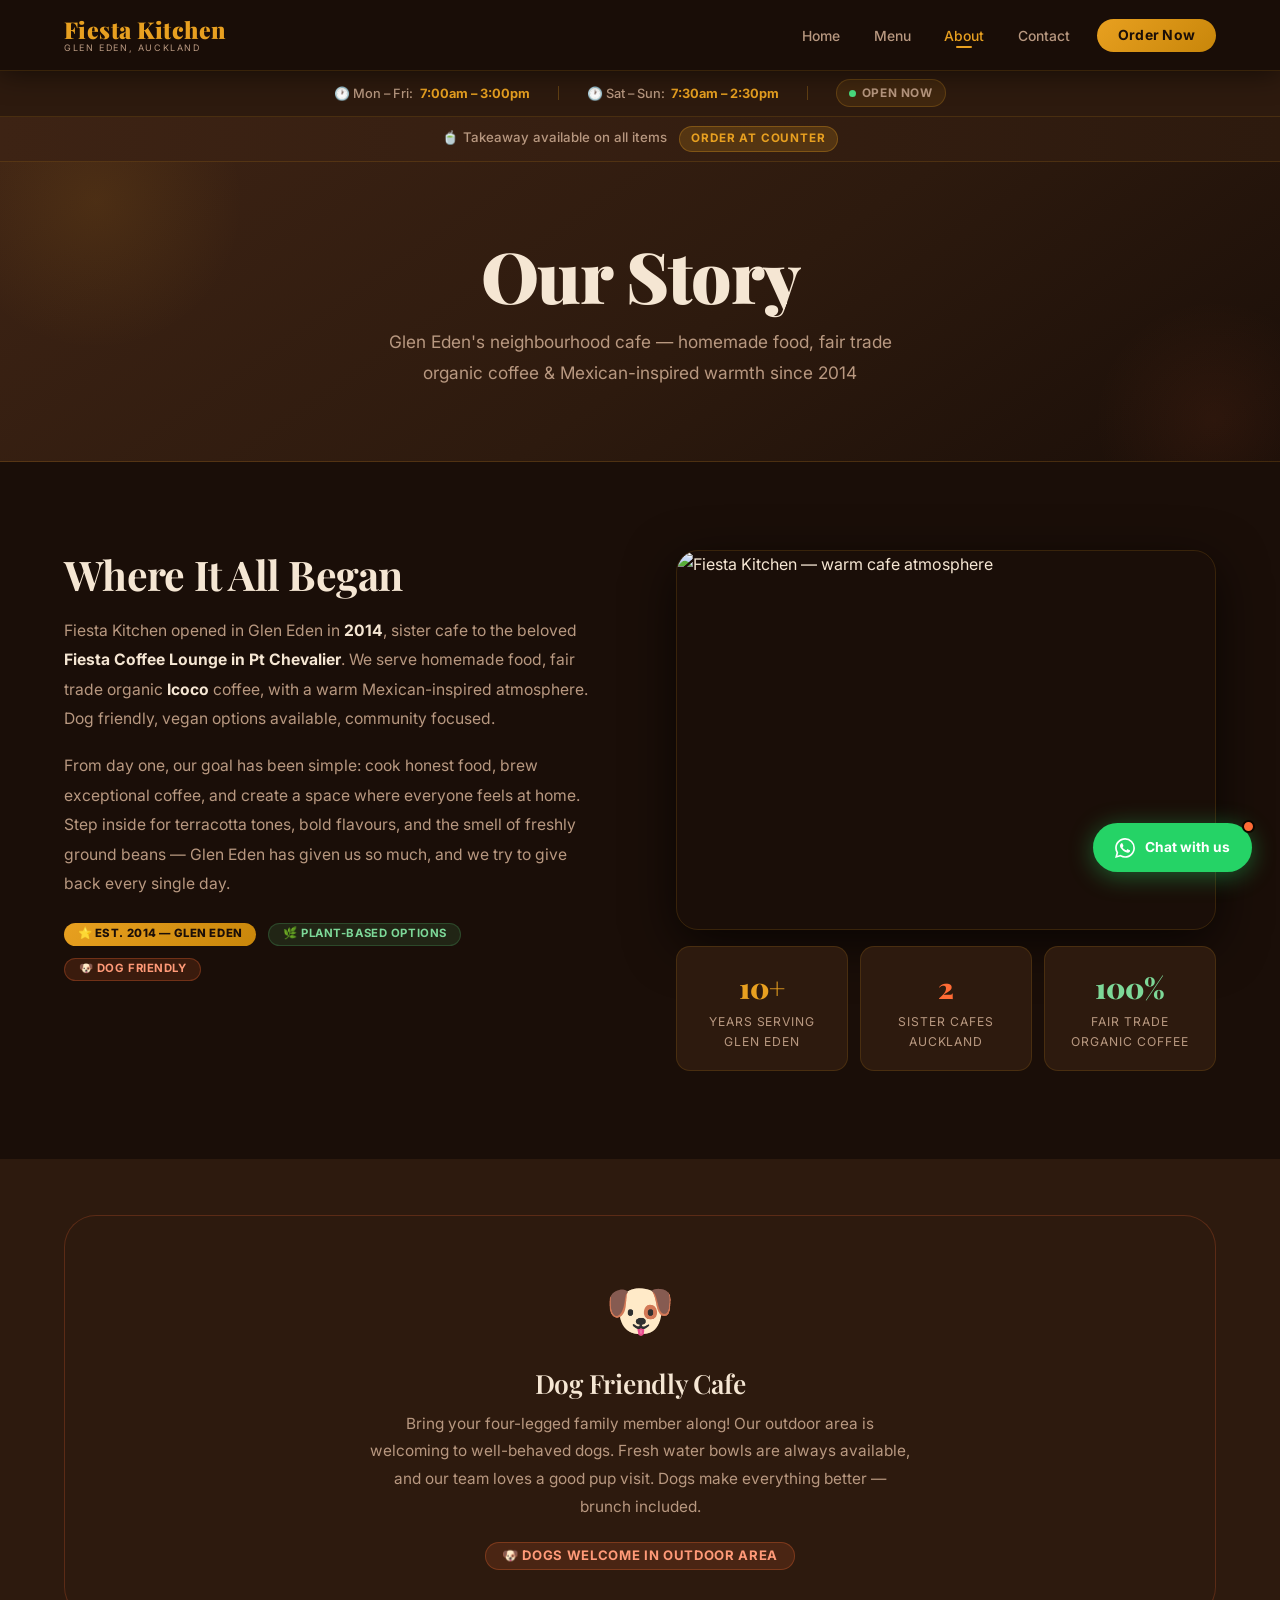
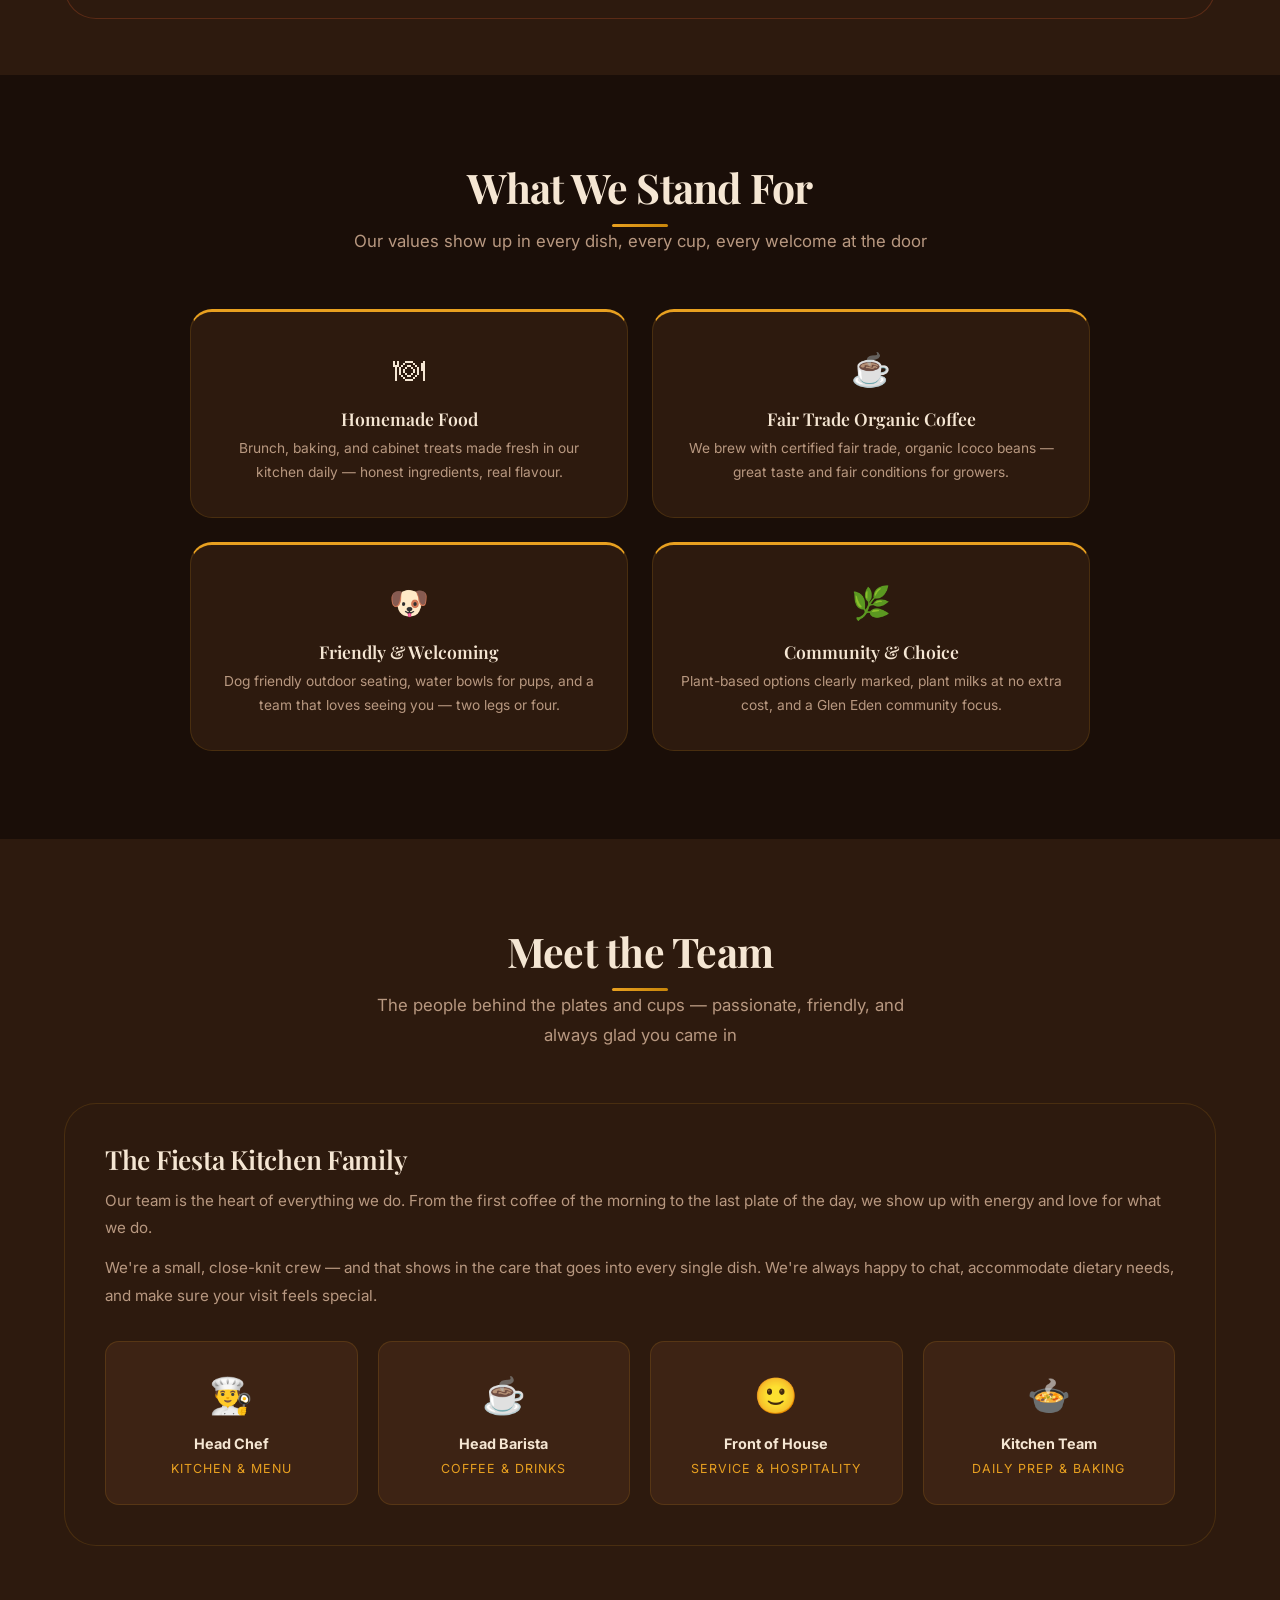
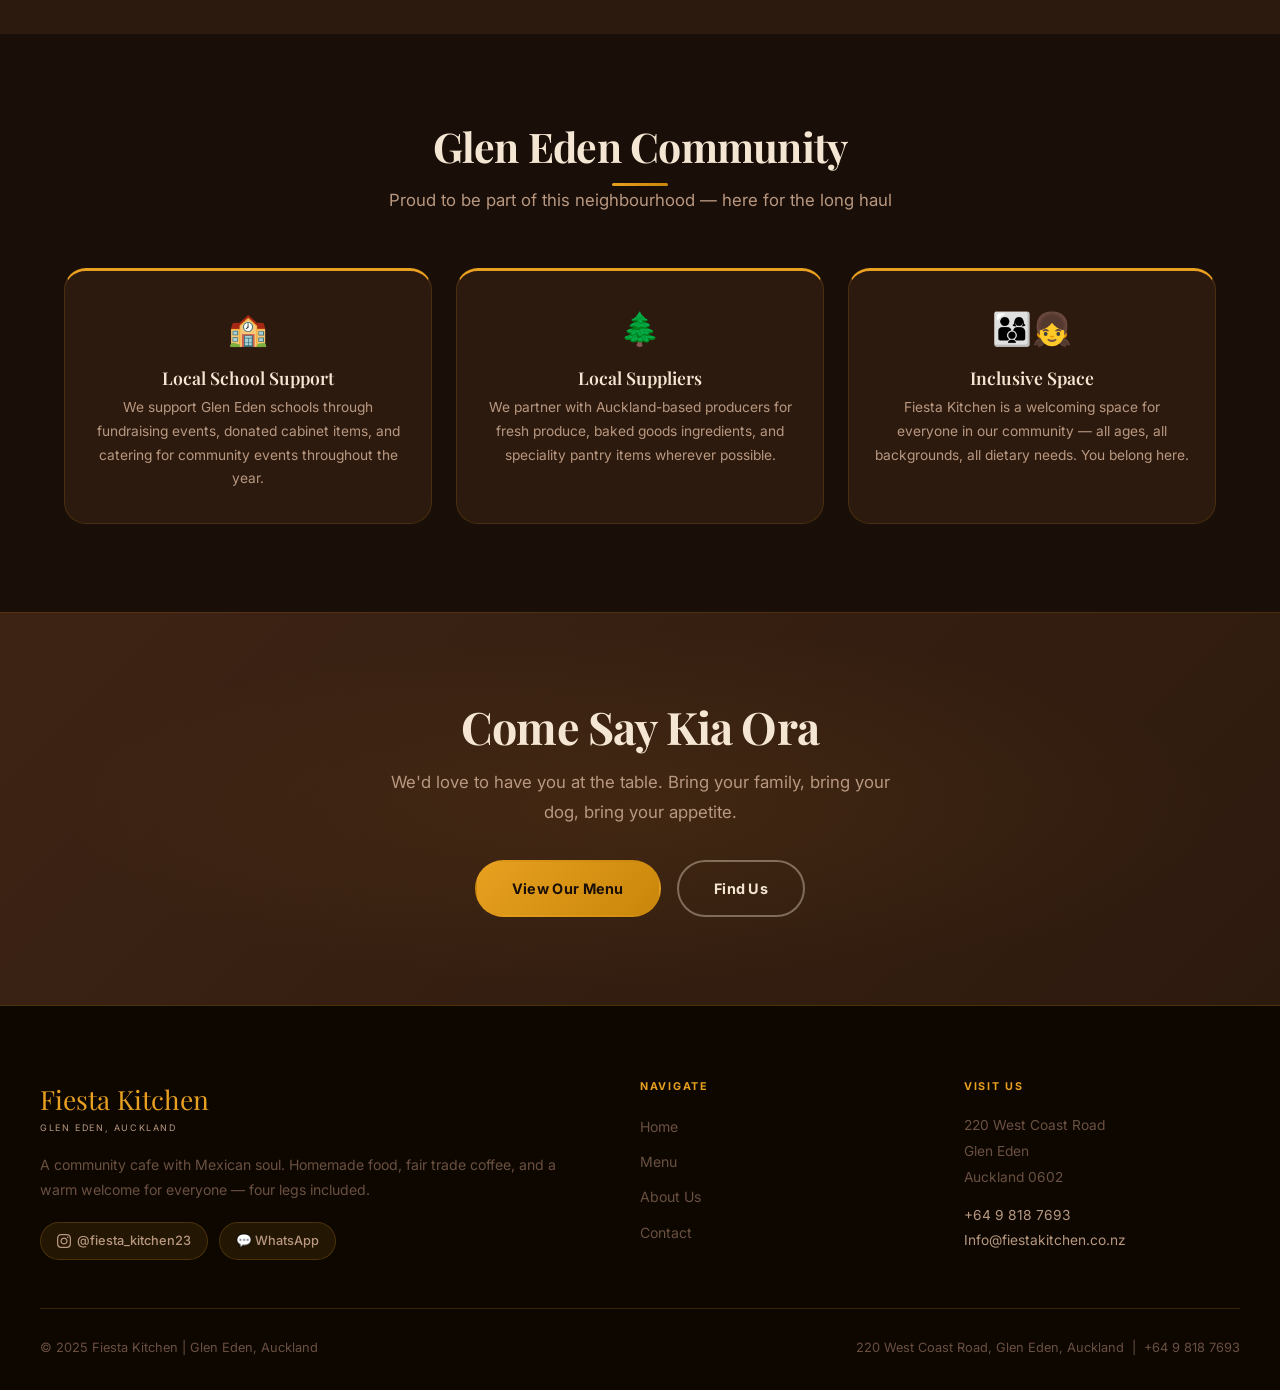
==== about.html @ 99bdc604 "Add files via upload" ====
<!DOCTYPE html>
<html lang="en">
<head>
  <meta charset="UTF-8" />
  <meta name="viewport" content="width=device-width, initial-scale=1.0" />
  <meta name="description" content="About Fiesta Kitchen — our story, our team, our values. A community cafe in Glen Eden, Auckland serving homemade food & fair trade coffee since 2014." />
  <title>About Us | Fiesta Kitchen — Glen Eden, Auckland</title>
  <link rel="stylesheet" href="styles.css" />
</head>
<body>

  <!-- NAVBAR -->
  <nav class="navbar">
    <div class="nav-container">
      <a href="index.html" class="nav-brand">
        <span class="nav-brand-name">Fiesta Kitchen</span>
        <span class="nav-brand-sub">Glen Eden, Auckland</span>
      </a>
      <ul class="nav-links" id="navLinks">
        <li><a href="index.html">Home</a></li>
        <li><a href="menu.html">Menu</a></li>
        <li><a href="about.html" class="active">About</a></li>
        <li><a href="contact.html">Contact</a></li>
        <li><a href="contact.html" class="nav-cta">Order Now</a></li>
      </ul>
      <button class="hamburger" id="hamburger" aria-label="Toggle menu">
        <span></span><span></span><span></span>
      </button>
    </div>
  </nav>

  <!-- HOURS BAR -->
  <div class="hours-bar">
    <div class="hours-bar-item">&#128336; Mon – Fri: <strong>7:00am – 3:00pm</strong></div>
    <div class="hours-bar-sep"></div>
    <div class="hours-bar-item">&#128336; Sat – Sun: <strong>7:30am – 2:30pm</strong></div>
    <div class="hours-bar-sep"></div>
    <div class="hours-status" id="openStatus">
      <span class="status-dot" id="statusDot"></span>
      <span id="statusText">Checking…</span>
    </div>
  </div>

  <!-- TAKEAWAY BAR -->
  <div class="takeaway-bar">&#127861; Takeaway available on all items <span>Order at counter</span></div>

  <!-- PAGE HERO -->
  <div class="page-hero">
    <h1>Our Story</h1>
    <p>Glen Eden's neighbourhood cafe — homemade food, fair trade organic coffee &amp; Mexican-inspired warmth since 2014</p>
  </div>

  <!-- STORY SECTION -->
  <section class="section" style="background:var(--bg);">
    <div class="container">
      <div class="story-grid">
        <div class="story-text fade-in">
          <h2>Where It All Began</h2>
          <p>
            Fiesta Kitchen opened in Glen Eden in <strong>2014</strong>, sister cafe to the beloved <strong>Fiesta Coffee Lounge in Pt Chevalier</strong>. We serve homemade food, fair trade organic <strong>Icoco</strong> coffee, with a warm Mexican-inspired atmosphere. Dog friendly, vegan options available, community focused.
          </p>
          <p>
            From day one, our goal has been simple: cook honest food, brew exceptional coffee, and create a space where everyone feels at home. Step inside for terracotta tones, bold flavours, and the smell of freshly ground beans — Glen Eden has given us so much, and we try to give back every single day.
          </p>
          <div style="margin-top:1.5rem;display:flex;gap:.75rem;flex-wrap:wrap;">
            <span class="badge badge-chef">&#11088; Est. 2014 — Glen Eden</span>
            <span class="badge badge-vegan">&#127807; Plant-Based Options</span>
            <span class="badge badge-dog">&#128054; Dog Friendly</span>
          </div>
        </div>
        <div class="story-visual fade-in">
          <div class="story-photo-frame">
            <img src="https://images.unsplash.com/photo-1554118811-1e0d58224f24?w=700&q=80"
                 alt="Fiesta Kitchen — warm cafe atmosphere"
                 loading="lazy"
                 style="width:100%;height:100%;object-fit:cover;">
          </div>
          <div style="margin-top:1rem;display:flex;gap:.75rem;">
            <div style="flex:1;background:var(--bg-card);border:1px solid var(--border);border-radius:var(--radius);padding:1.1rem;text-align:center;">
              <div style="font-family:'Playfair Display',serif;font-size:1.8rem;font-weight:900;color:var(--gold);">10+</div>
              <div style="font-size:.76rem;color:var(--tan);text-transform:uppercase;letter-spacing:.08em;">Years Serving<br>Glen Eden</div>
            </div>
            <div style="flex:1;background:var(--bg-card);border:1px solid var(--border);border-radius:var(--radius);padding:1.1rem;text-align:center;">
              <div style="font-family:'Playfair Display',serif;font-size:1.8rem;font-weight:900;color:var(--orange);">2</div>
              <div style="font-size:.76rem;color:var(--tan);text-transform:uppercase;letter-spacing:.08em;">Sister Cafes<br>Auckland</div>
            </div>
            <div style="flex:1;background:var(--bg-card);border:1px solid var(--border);border-radius:var(--radius);padding:1.1rem;text-align:center;">
              <div style="font-family:'Playfair Display',serif;font-size:1.8rem;font-weight:900;color:#7dd898;">100%</div>
              <div style="font-size:.76rem;color:var(--tan);text-transform:uppercase;letter-spacing:.08em;">Fair Trade<br>Organic Coffee</div>
            </div>
          </div>
        </div>
      </div>
    </div>
  </section>

  <!-- DOG FRIENDLY -->
  <section class="section-sm" style="background:var(--bg-card);">
    <div class="container">
      <div class="dog-spotlight fade-in">
        <div style="font-size:3.5rem;margin-bottom:.75rem;">&#128054;</div>
        <h3>Dog Friendly Cafe</h3>
        <p>
          Bring your four-legged family member along! Our outdoor area is welcoming to well-behaved dogs.
          Fresh water bowls are always available, and our team loves a good pup visit.
          Dogs make everything better — brunch included.
        </p>
        <div style="margin-top:1.25rem;">
          <span class="badge badge-dog" style="font-size:.82rem;padding:.4rem 1rem;">&#128054; Dogs Welcome in Outdoor Area</span>
        </div>
      </div>
    </div>
  </section>

  <!-- VALUES — 4 CARDS -->
  <section class="section" style="background:var(--bg);">
    <div class="container">
      <div class="section-header fade-in">
        <h2>What We Stand For</h2>
        <div class="section-divider"></div>
        <p>Our values show up in every dish, every cup, every welcome at the door</p>
      </div>
      <div class="values-grid values-grid--four">
        <div class="value-card fade-in">
          <div class="value-icon">&#127869;</div>
          <h4>Homemade Food</h4>
          <p>Brunch, baking, and cabinet treats made fresh in our kitchen daily — honest ingredients, real flavour.</p>
        </div>
        <div class="value-card fade-in">
          <div class="value-icon">&#9749;</div>
          <h4>Fair Trade Organic Coffee</h4>
          <p>We brew with certified fair trade, organic Icoco beans — great taste and fair conditions for growers.</p>
        </div>
        <div class="value-card fade-in">
          <div class="value-icon">&#128054;</div>
          <h4>Friendly &amp; Welcoming</h4>
          <p>Dog friendly outdoor seating, water bowls for pups, and a team that loves seeing you — two legs or four.</p>
        </div>
        <div class="value-card fade-in">
          <div class="value-icon">&#127807;</div>
          <h4>Community &amp; Choice</h4>
          <p>Plant-based options clearly marked, plant milks at no extra cost, and a Glen Eden community focus.</p>
        </div>
      </div>
    </div>
  </section>

  <!-- TEAM -->
  <section class="section" style="background:var(--bg-card);">
    <div class="container">
      <div class="section-header fade-in">
        <h2>Meet the Team</h2>
        <div class="section-divider"></div>
        <p>The people behind the plates and cups — passionate, friendly, and always glad you came in</p>
      </div>
      <div class="community-box fade-in">
        <h3>The Fiesta Kitchen Family</h3>
        <p>Our team is the heart of everything we do. From the first coffee of the morning to the last plate of the day, we show up with energy and love for what we do.</p>
        <p>We're a small, close-knit crew — and that shows in the care that goes into every single dish. We're always happy to chat, accommodate dietary needs, and make sure your visit feels special.</p>
        <div class="team-grid">
          <div class="team-card">
            <div class="team-avatar">&#128104;&#8205;&#127859;</div>
            <div class="team-name">Head Chef</div>
            <div class="team-role">Kitchen &amp; Menu</div>
          </div>
          <div class="team-card">
            <div class="team-avatar">&#9749;</div>
            <div class="team-name">Head Barista</div>
            <div class="team-role">Coffee &amp; Drinks</div>
          </div>
          <div class="team-card">
            <div class="team-avatar">&#128578;</div>
            <div class="team-name">Front of House</div>
            <div class="team-role">Service &amp; Hospitality</div>
          </div>
          <div class="team-card">
            <div class="team-avatar">&#127858;</div>
            <div class="team-name">Kitchen Team</div>
            <div class="team-role">Daily Prep &amp; Baking</div>
          </div>
        </div>
      </div>
    </div>
  </section>

  <!-- COMMUNITY -->
  <section class="section" style="background:var(--bg);">
    <div class="container">
      <div class="section-header fade-in">
        <h2>Glen Eden Community</h2>
        <div class="section-divider"></div>
        <p>Proud to be part of this neighbourhood — here for the long haul</p>
      </div>
      <div style="display:grid;grid-template-columns:repeat(auto-fit,minmax(280px,1fr));gap:1.5rem;">
        <div class="value-card fade-in">
          <div class="value-icon">&#127979;</div>
          <h4>Local School Support</h4>
          <p>We support Glen Eden schools through fundraising events, donated cabinet items, and catering for community events throughout the year.</p>
        </div>
        <div class="value-card fade-in">
          <div class="value-icon">&#127794;</div>
          <h4>Local Suppliers</h4>
          <p>We partner with Auckland-based producers for fresh produce, baked goods ingredients, and speciality pantry items wherever possible.</p>
        </div>
        <div class="value-card fade-in">
          <div class="value-icon">&#128104;&#8205;&#128105;&#8205;&#128102;&#8205;&#128103;</div>
          <h4>Inclusive Space</h4>
          <p>Fiesta Kitchen is a welcoming space for everyone in our community — all ages, all backgrounds, all dietary needs. You belong here.</p>
        </div>
      </div>
    </div>
  </section>

  <!-- CTA -->
  <section class="cta-section">
    <div class="container">
      <h2 class="fade-in">Come Say Kia Ora</h2>
      <p class="fade-in">We'd love to have you at the table. Bring your family, bring your dog, bring your appetite.</p>
      <div class="cta-buttons fade-in">
        <a href="menu.html" class="btn btn-mustard">View Our Menu</a>
        <a href="contact.html" class="btn btn-outline-white">Find Us</a>
      </div>
    </div>
  </section>

  <!-- FOOTER -->
  <footer class="footer">
    <div class="footer-grid">
      <div class="footer-brand">
        <div class="footer-brand-name">Fiesta Kitchen</div>
        <div class="footer-brand-sub">Glen Eden, Auckland</div>
        <p class="footer-desc">A community cafe with Mexican soul. Homemade food, fair trade coffee, and a warm welcome for everyone — four legs included.</p>
        <div class="footer-social">
          <a href="https://www.instagram.com/fiesta_kitchen23" target="_blank" rel="noopener" class="social-btn ig-btn">
            <svg viewBox="0 0 24 24" fill="currentColor" width="14" height="14"><path d="M12 2.163c3.204 0 3.584.012 4.85.07 3.252.148 4.771 1.691 4.919 4.919.058 1.265.069 1.645.069 4.849 0 3.205-.012 3.584-.069 4.849-.149 3.225-1.664 4.771-4.919 4.919-1.266.058-1.644.07-4.85.07-3.204 0-3.584-.012-4.849-.07-3.26-.149-4.771-1.699-4.919-4.92-.058-1.265-.07-1.644-.07-4.849 0-3.204.013-3.583.07-4.849.149-3.227 1.664-4.771 4.919-4.919 1.266-.057 1.645-.069 4.849-.069zm0-2.163c-3.259 0-3.667.014-4.947.072-4.358.2-6.78 2.618-6.98 6.98-.059 1.281-.073 1.689-.073 4.948 0 3.259.014 3.668.072 4.948.2 4.358 2.618 6.78 6.98 6.98 1.281.058 1.689.072 4.948.072 3.259 0 3.668-.014 4.948-.072 4.354-.2 6.782-2.618 6.979-6.98.059-1.28.073-1.689.073-4.948 0-3.259-.014-3.667-.072-4.947-.196-4.354-2.617-6.78-6.979-6.98-1.281-.059-1.69-.073-4.949-.073zm0 5.838c-3.403 0-6.162 2.759-6.162 6.162s2.759 6.163 6.162 6.163 6.162-2.759 6.162-6.163c0-3.403-2.759-6.162-6.162-6.162zm0 10.162c-2.209 0-4-1.79-4-4 0-2.209 1.791-4 4-4s4 1.791 4 4c0 2.21-1.791 4-4 4zm6.406-11.845c-.796 0-1.441.645-1.441 1.44s.645 1.44 1.441 1.44c.795 0 1.439-.645 1.439-1.44s-.644-1.44-1.439-1.44z"/></svg>
            @fiesta_kitchen23
          </a>
          <a href="https://wa.me/6498187693" target="_blank" rel="noopener" class="social-btn">&#128172; WhatsApp</a>
        </div>
      </div>
      <div class="footer-col">
        <h5>Navigate</h5>
        <ul class="footer-links">
          <li><a href="index.html">Home</a></li>
          <li><a href="menu.html">Menu</a></li>
          <li><a href="about.html">About Us</a></li>
          <li><a href="contact.html">Contact</a></li>
        </ul>
      </div>
      <div class="footer-col">
        <h5>Visit Us</h5>
        <div class="footer-addr">
          <p>220 West Coast Road<br>Glen Eden<br>Auckland 0602</p>
          <p style="margin-top:.75rem"><a href="tel:+6498187693">+64 9 818 7693</a></p>
          <p><a href="mailto:Info@fiestakitchen.co.nz">Info@fiestakitchen.co.nz</a></p>
        </div>
      </div>
    </div>
    <div class="footer-bottom">
      <span>&copy; 2025 Fiesta Kitchen | Glen Eden, Auckland</span>
      <span>220 West Coast Road, Glen Eden, Auckland &nbsp;|&nbsp; <a href="tel:+6498187693">+64 9 818 7693</a></span>
    </div>
  </footer>

  <!-- WHATSAPP FLOAT -->
  <div class="wa-float">
    <a href="https://wa.me/6498187693" target="_blank" rel="noopener" class="wa-btn" aria-label="Chat on WhatsApp">
      <svg viewBox="0 0 24 24" fill="currentColor"><path d="M17.472 14.382c-.297-.149-1.758-.867-2.03-.967-.273-.099-.471-.148-.67.15-.197.297-.767.966-.94 1.164-.173.199-.347.223-.644.075-.297-.15-1.255-.463-2.39-1.475-.883-.788-1.48-1.761-1.653-2.059-.173-.297-.018-.458.13-.606.134-.133.298-.347.446-.52.149-.174.198-.298.298-.497.099-.198.05-.371-.025-.52-.075-.149-.669-1.612-.916-2.207-.242-.579-.487-.5-.669-.51-.173-.008-.371-.01-.57-.01-.198 0-.52.074-.792.372-.272.297-1.04 1.016-1.04 2.479 0 1.462 1.065 2.875 1.213 3.074.149.198 2.096 3.2 5.077 4.487.709.306 1.262.489 1.694.625.712.227 1.36.195 1.871.118.571-.085 1.758-.719 2.006-1.413.248-.694.248-1.289.173-1.413-.074-.124-.272-.198-.57-.347m-5.421 7.403h-.004a9.87 9.87 0 01-5.031-1.378l-.361-.214-3.741.982.998-3.648-.235-.374a9.86 9.86 0 01-1.51-5.26c.001-5.45 4.436-9.884 9.888-9.884 2.64 0 5.122 1.03 6.988 2.898a9.825 9.825 0 012.893 6.994c-.003 5.45-4.437 9.884-9.885 9.884m8.413-18.297A11.815 11.815 0 0012.05 0C5.495 0 .16 5.335.157 11.892c0 2.096.547 4.142 1.588 5.945L.057 24l6.305-1.654a11.882 11.882 0 005.683 1.448h.005c6.554 0 11.89-5.335 11.893-11.893a11.821 11.821 0 00-3.48-8.413Z"/></svg>
      <span class="wa-text">Chat with us</span>
      <div class="wa-pulse"></div>
    </a>
  </div>

  <script>
    const hamburger = document.getElementById('hamburger');
    const navLinks  = document.getElementById('navLinks');
    hamburger.addEventListener('click', () => { hamburger.classList.toggle('open'); navLinks.classList.toggle('open'); });
    document.addEventListener('click', (e) => { if (!hamburger.contains(e.target) && !navLinks.contains(e.target)) { hamburger.classList.remove('open'); navLinks.classList.remove('open'); } });
    function checkOpen() {
      const nz = new Date(new Date().toLocaleString('en-US', { timeZone: 'Pacific/Auckland' }));
      const day = nz.getDay(), mins = nz.getHours() * 60 + nz.getMinutes();
      const open = (day >= 1 && day <= 5) ? (mins >= 420 && mins < 900) : (mins >= 450 && mins < 870);
      document.getElementById('statusDot').className = open ? 'status-dot' : 'status-dot closed';
      document.getElementById('statusText').textContent = open ? 'Open Now' : 'Closed';
    }
    checkOpen();
    const io = new IntersectionObserver((entries) => {
      entries.forEach(e => { if (e.isIntersecting) { e.target.classList.add('visible'); io.unobserve(e.target); } });
    }, { threshold: 0.1 });
    document.querySelectorAll('.fade-in').forEach(el => io.observe(el));
  </script>
</body>
</html>
---- styles.css ----
@import url('https://fonts.googleapis.com/css2?family=Playfair+Display:ital,wght@0,400;0,700;0,900;1,400&family=Inter:wght@300;400;500;600;700&display=swap');

/* ============================================================
   CSS VARIABLES — DARK PREMIUM CAFE THEME
   ============================================================ */
:root {
  /* Backgrounds */
  --bg:          #1a0e08;
  --bg-card:     #2d1a0e;
  --bg-card2:    #3d2314;
  --bg-card3:    #4a2c1a;
  --bg-footer:   #0d0700;

  /* Accents */
  --gold:        #e8a020;
  --gold-dark:   #c8860a;
  --gold-dim:    rgba(232,160,32,.18);
  --gold-glow:   rgba(232,160,32,.35);
  --orange:      #ff6b35;

  /* Text */
  --cream:       #f5e6d3;
  --cream-dim:   #d4c4b0;
  --tan:         #b89880;
  --tan-dim:     #6a5040;

  /* Borders */
  --border:      rgba(232,160,32,.15);
  --border-md:   rgba(232,160,32,.28);
  --border-hi:   rgba(232,160,32,.55);

  --text-light:  #9a8575;

  /* Misc */
  --radius:      14px;
  --radius-lg:   22px;
  --radius-xl:   32px;
  --shadow:      0 4px 30px rgba(0,0,0,.55);
  --shadow-lg:   0 14px 50px rgba(0,0,0,.65);
  --shadow-gold: 0 0 0 2px var(--gold-dim), 0 16px 50px rgba(232,160,32,.22);
  --transition:  all .3s cubic-bezier(.4,0,.2,1);
}

/* ============================================================
   RESET
   ============================================================ */
*, *::before, *::after { box-sizing: border-box; margin: 0; padding: 0; }
html { scroll-behavior: smooth; }

/* ============================================================
   BASE
   ============================================================ */
body {
  font-family: 'Inter', sans-serif;
  background: var(--bg);
  color: var(--cream);
  line-height: 1.65;
  overflow-x: hidden;
  -webkit-font-smoothing: antialiased;
}
img { max-width: 100%; height: auto; display: block; }
a   { text-decoration: none; color: inherit; transition: var(--transition); }
ul  { list-style: none; }

/* ============================================================
   TYPOGRAPHY
   ============================================================ */
h1, h2, h3, h4 {
  font-family: 'Playfair Display', serif;
  line-height: 1.18;
  color: var(--cream);
}
h1 { font-size: clamp(2.6rem, 5.5vw, 4.8rem); font-weight: 900; letter-spacing: -.02em; }
h2 { font-size: clamp(1.8rem, 3.2vw, 2.8rem); font-weight: 700; letter-spacing: -.018em; }
h3 { font-size: clamp(1.2rem, 2.2vw, 1.65rem); font-weight: 600; letter-spacing: -.01em; }
h4 { font-size: 1.1rem; font-weight: 600; }
p  { font-size: 1rem; line-height: 1.78; }
strong { color: var(--cream); }

/* ============================================================
   LAYOUT
   ============================================================ */
.container  { max-width: 1200px; margin: 0 auto; padding: 0 1.5rem; }
.section    { padding: 5.5rem 0; }
.section-sm { padding: 3.5rem 0; }

.section-header           { text-align: center; margin-bottom: 3.25rem; }
.section-header h2        { margin-bottom: .65rem; }
.section-header p         { color: var(--tan); font-size: 1.05rem; max-width: 580px; margin: 0 auto; }
.section-divider          { width: 56px; height: 3px; background: linear-gradient(90deg, var(--gold), var(--gold-dark)); margin: .8rem auto 0; border-radius: 2px; }

/* ============================================================
   BUTTONS
   ============================================================ */
.btn {
  display: inline-flex;
  align-items: center;
  gap: .5rem;
  padding: .9rem 2.2rem;
  border-radius: 50px;
  font-family: 'Inter', sans-serif;
  font-weight: 700;
  font-size: .9rem;
  letter-spacing: .02em;
  cursor: pointer;
  border: 2px solid transparent;
  transition: var(--transition);
  white-space: nowrap;
}
/* Gold gradient — primary */
.btn-primary, .btn-mustard {
  background: linear-gradient(135deg, var(--gold) 0%, var(--gold-dark) 100%);
  color: #1a0e08;
  border-color: transparent;
}
.btn-primary:hover, .btn-mustard:hover {
  filter: brightness(1.12);
  transform: scale(1.05) translateY(-2px);
  box-shadow: 0 8px 30px rgba(232,160,32,.45);
}
/* Ghost */
.btn-secondary {
  background: transparent;
  color: var(--cream);
  border-color: rgba(245,230,211,.4);
}
.btn-secondary:hover {
  background: rgba(245,230,211,.08);
  border-color: var(--cream);
  transform: translateY(-2px);
}
/* Green */
.btn-green {
  background: linear-gradient(135deg, #3a7a50, #2a5c3f);
  color: #fff;
  border-color: transparent;
}
.btn-green:hover {
  filter: brightness(1.12);
  transform: translateY(-2px);
  box-shadow: 0 8px 28px rgba(42,92,63,.45);
}
/* Outline white */
.btn-outline-white {
  background: transparent;
  color: var(--cream);
  border-color: rgba(245,230,211,.38);
}
.btn-outline-white:hover {
  background: rgba(245,230,211,.08);
  transform: translateY(-2px);
}

/* ============================================================
   BADGES
   ============================================================ */
.badge {
  display: inline-flex;
  align-items: center;
  gap: .32rem;
  padding: .3rem .85rem;
  border-radius: 50px;
  font-size: .71rem;
  font-weight: 700;
  letter-spacing: .05em;
  text-transform: uppercase;
  line-height: 1;
}
.badge-vegan     { background: rgba(74,164,96,.16); color: #7dd898; border: 1px solid rgba(74,164,96,.28); }
.badge-vego      { background: rgba(74,164,96,.1);  color: #9dd8b8; border: 1px solid rgba(74,164,96,.2); }
.badge-signature { background: rgba(232,160,32,.18); color: var(--gold); border: 1px solid rgba(232,160,32,.35); }
.badge-chef      { background: linear-gradient(135deg, var(--gold) 0%, var(--gold-dark) 100%); color: #1a0e08; font-weight: 800; }
.badge-dog       { background: rgba(255,107,53,.14); color: #ff9a78; border: 1px solid rgba(255,107,53,.28); }
.badge-new       { background: var(--orange); color: #fff; }
.badge-gf        { background: rgba(160,100,220,.14); color: #c4a8e8; border: 1px solid rgba(160,100,220,.25); }

/* ============================================================
   NAVBAR
   ============================================================ */
.navbar {
  position: sticky;
  top: 0;
  z-index: 1000;
  background: rgba(26,14,8,.94);
  backdrop-filter: blur(22px);
  -webkit-backdrop-filter: blur(22px);
  border-bottom: 1px solid var(--border);
  box-shadow: 0 2px 28px rgba(0,0,0,.55);
  transition: background .3s;
}
.nav-container {
  max-width: 1200px;
  margin: 0 auto;
  padding: 0 1.5rem;
  display: flex;
  align-items: center;
  justify-content: space-between;
  height: 70px;
}
.nav-brand        { display: flex; flex-direction: column; line-height: 1.1; flex-shrink: 0; }
.nav-brand-name   { font-family: 'Playfair Display', serif; font-size: 1.45rem; font-weight: 900; color: var(--gold); letter-spacing: .02em; }
.nav-brand-sub    { font-size: .56rem; color: var(--tan); letter-spacing: .18em; text-transform: uppercase; }

.nav-links        { display: flex; align-items: center; gap: .1rem; }
.nav-links a {
  color: var(--tan);
  font-size: .87rem;
  font-weight: 500;
  padding: .45rem 1rem;
  border-radius: 8px;
  transition: var(--transition);
  position: relative;
}
.nav-links a:hover,
.nav-links a.active { color: var(--gold); }
.nav-links a.active::after {
  content: '';
  position: absolute;
  bottom: 3px; left: 50%; transform: translateX(-50%);
  width: 16px; height: 2px;
  background: var(--gold);
  border-radius: 2px;
}
.nav-links .nav-cta {
  background: linear-gradient(135deg, var(--gold) 0%, var(--gold-dark) 100%);
  color: #1a0e08 !important;
  padding: .52rem 1.3rem;
  border-radius: 50px;
  font-weight: 700;
  margin-left: .6rem;
  letter-spacing: .02em;
}
.nav-links .nav-cta:hover { filter: brightness(1.12); transform: scale(1.04); }
.nav-links .nav-cta::after { display: none !important; }

.hamburger { display: none; flex-direction: column; gap: 5px; cursor: pointer; padding: 4px; background: none; border: none; }
.hamburger span { display: block; width: 24px; height: 2px; background: var(--gold); border-radius: 2px; transition: var(--transition); }
.hamburger.open span:nth-child(1) { transform: translateY(7px) rotate(45deg); }
.hamburger.open span:nth-child(2) { opacity: 0; transform: scaleX(0); }
.hamburger.open span:nth-child(3) { transform: translateY(-7px) rotate(-45deg); }

/* ============================================================
   HOURS BAR
   ============================================================ */
.hours-bar {
  background: var(--bg-card);
  border-bottom: 1px solid var(--border);
  color: var(--tan);
  padding: .52rem 1.5rem;
  display: flex;
  align-items: center;
  justify-content: center;
  gap: 1.75rem;
  flex-wrap: wrap;
  font-size: .8rem;
  font-weight: 500;
}
.hours-bar strong     { color: var(--gold); }
.hours-bar-item       { display: flex; align-items: center; gap: .4rem; white-space: nowrap; }
.hours-bar-sep        { width: 1px; height: 14px; background: var(--border-md); }
.hours-status         {
  display: inline-flex; align-items: center; gap: .35rem;
  background: rgba(232,160,32,.1);
  border: 1px solid rgba(232,160,32,.22);
  padding: .2rem .75rem; border-radius: 50px;
  font-size: .74rem; font-weight: 700; letter-spacing: .05em; text-transform: uppercase;
}
.status-dot           { width: 7px; height: 7px; border-radius: 50%; background: #4ade80; animation: blink 1.6s infinite; }
.status-dot.closed    { background: #f87171; animation: none; }
@keyframes blink      { 0%,100%{opacity:1} 50%{opacity:.4} }

/* ============================================================
   TAKEAWAY BAR
   ============================================================ */
.takeaway-bar {
  background: linear-gradient(90deg, var(--bg-card2), var(--bg-card));
  border-bottom: 1px solid var(--border);
  color: var(--tan);
  text-align: center;
  padding: .58rem 1.5rem;
  font-size: .83rem;
  font-weight: 500;
}
.takeaway-bar span {
  display: inline-block;
  background: rgba(232,160,32,.18);
  border: 1px solid rgba(232,160,32,.3);
  color: var(--gold);
  padding: .14rem .7rem; border-radius: 50px; margin-left: .5rem;
  font-size: .73rem; letter-spacing: .07em; text-transform: uppercase; font-weight: 700;
}

/* ============================================================
   INNER PAGE HERO
   ============================================================ */
.page-hero {
  background: linear-gradient(145deg, var(--bg-card2) 0%, var(--bg-card) 55%, var(--bg) 100%);
  padding: 4.5rem 1.5rem;
  text-align: center;
  position: relative;
  overflow: hidden;
  border-bottom: 1px solid var(--border);
}
.page-hero::before {
  content: '';
  position: absolute; top: -40%; left: -5%;
  width: 320px; height: 320px;
  background: radial-gradient(circle, rgba(232,160,32,.1) 0%, transparent 65%);
  border-radius: 50%;
}
.page-hero::after {
  content: '';
  position: absolute; bottom: -30%; right: -5%;
  width: 260px; height: 260px;
  background: radial-gradient(circle, rgba(255,107,53,.07) 0%, transparent 65%);
  border-radius: 50%;
}
.page-hero h1    { position: relative; z-index: 1; margin-bottom: .65rem; }
.page-hero p     { color: var(--tan); font-size: 1.08rem; max-width: 540px; margin: 0 auto; position: relative; z-index: 1; }
.page-hero--with-tabs .menu-tabs {
  margin-top: 1.5rem;
  margin-bottom: 0;
  max-width: min(920px, 100%);
  margin-left: auto;
  margin-right: auto;
  position: relative;
  z-index: 2;
}
.page-hero-img   {
  background:
    linear-gradient(145deg, rgba(20,10,4,.82) 0%, rgba(45,26,14,.75) 50%, rgba(26,14,8,.88) 100%),
    url('https://images.unsplash.com/photo-1559925393-8be0ec4767c8?w=1400&q=80') center/cover no-repeat;
}

/* ============================================================
   COFFEE BEAN SCATTER
   ============================================================ */
.bean {
  position: absolute;
  background: #2d1408;
  border-radius: 50% 20% 50% 20%;
  opacity: .15;
  pointer-events: none;
  z-index: 0;
}
.bean-1  { width: 42px; height: 24px; top: 7%;  left: 3%;  transform: rotate(28deg); }
.bean-2  { width: 28px; height: 16px; top: 20%; left: 11%; transform: rotate(-42deg); opacity: .14; }
.bean-3  { width: 50px; height: 28px; top: 63%; left: 5%;  transform: rotate(62deg); opacity: .16; }
.bean-4  { width: 22px; height: 13px; top: 80%; left: 16%; transform: rotate(-18deg); opacity: .12; }
.bean-5  { width: 36px; height: 20px; top: 10%; right: 7%; transform: rotate(38deg); opacity: .15; }
.bean-6  { width: 54px; height: 30px; top: 48%; right: 3%; transform: rotate(-52deg); opacity: .13; }
.bean-7  { width: 24px; height: 14px; top: 74%; right: 13%;transform: rotate(22deg); opacity: .17; }
.bean-8  { width: 40px; height: 22px; top: 35%; left: 1%;  transform: rotate(75deg); opacity: .11; }

/* ============================================================
   FLOAT ANIMATION
   ============================================================ */
@keyframes float {
  0%   { transform: rotate(-8deg) translateY(0px); }
  50%  { transform: rotate(-8deg) translateY(-20px); }
  100% { transform: rotate(-8deg) translateY(0px); }
}
@keyframes floatShadow {
  0%, 100% { transform: scaleX(1);   opacity: .4; }
  50%       { transform: scaleX(.8); opacity: .22; }
}

/* ============================================================
   HOME HERO — 2 COLUMN
   ============================================================ */
.hero-section {
  background:
    radial-gradient(ellipse at 15% 55%, rgba(232,160,32,.07) 0%, transparent 50%),
    radial-gradient(ellipse at 85% 25%, rgba(255,107,53,.05) 0%, transparent 45%),
    var(--bg);
  position: relative;
  overflow: hidden;
  min-height: calc(100vh - 112px);
  display: flex;
  align-items: center;
}
.hero-inner {
  max-width: 1200px;
  margin: 0 auto;
  width: 100%;
  padding: 4.5rem 1.5rem;
  display: grid;
  grid-template-columns: 1fr 1fr;
  align-items: center;
  gap: 3rem;
  position: relative;
  z-index: 1;
}
/* Left */
.hero-left {}
.hero-eyebrow {
  display: inline-flex;
  align-items: center;
  gap: .45rem;
  background: rgba(232,160,32,.12);
  border: 1px solid rgba(232,160,32,.3);
  color: var(--gold);
  padding: .4rem 1.2rem; border-radius: 50px;
  font-size: .77rem; font-weight: 700; letter-spacing: .14em; text-transform: uppercase;
  margin-bottom: 1.5rem;
}
.hero-left h1             { color: var(--cream); margin-bottom: 1.2rem; }
.hero-left h1 .highlight  { color: var(--gold); }
.hero-tagline {
  color: var(--tan);
  font-size: clamp(.95rem, 1.8vw, 1.15rem);
  margin-bottom: 2.5rem;
  max-width: 500px;
  line-height: 1.78;
}
.hero-badges {
  display: flex; gap: .6rem; flex-wrap: wrap; margin-bottom: 2.5rem;
}
.hero-badge {
  display: inline-flex; align-items: center; gap: .38rem;
  padding: .42rem 1rem;
  background: rgba(232,160,32,.09);
  border: 1px solid rgba(232,160,32,.2);
  border-radius: 50px;
  color: var(--cream-dim);
  font-size: .79rem; font-weight: 500;
}
.hero-cta { display: flex; gap: 1rem; flex-wrap: wrap; }

/* Right */
.hero-right {
  display: flex; flex-direction: column; align-items: center; justify-content: center;
}
.hero-img-wrap {
  position: relative;
  display: inline-block;
}
.hero-img {
  width: 100%;
  max-width: 440px;
  border-radius: 50%;
  animation: float 3.5s ease-in-out infinite;
  filter: drop-shadow(0 20px 55px rgba(232,160,32,.45));
}
.hero-img-shadow {
  width: 180px; height: 26px;
  background: radial-gradient(ellipse, rgba(232,160,32,.3) 0%, transparent 70%);
  border-radius: 50%;
  margin: 0 auto;
  animation: floatShadow 3.5s ease-in-out infinite;
}

/* ============================================================
   FEATURED DRINKS ROW
   ============================================================ */
.drinks-row {
  background: var(--bg-card);
  border-top: 1px solid var(--border);
  border-bottom: 1px solid var(--border);
  padding: 3.5rem 1.5rem;
}
.drinks-row-header {
  max-width: 1200px;
  margin: 0 auto 2.25rem;
  padding: 0 1.5rem;
  text-align: center;
}
.drinks-section-title {
  font-family: 'Playfair Display', serif;
  font-size: clamp(1.65rem, 3vw, 2.15rem);
  font-weight: 800;
  color: var(--cream);
  margin-bottom: .45rem;
}
.drinks-section-sub {
  font-size: .95rem;
  color: var(--tan);
  margin: 0;
}
.drinks-row-inner {
  max-width: 1200px; margin: 0 auto;
  display: grid; grid-template-columns: repeat(3, 1fr);
  gap: 1.5rem;
}
.drink-card {
  background: var(--bg-card2);
  border: 1px solid var(--border);
  border-radius: var(--radius-lg);
  overflow: hidden;
  transition: var(--transition);
}
.drink-card:hover {
  transform: translateY(-8px);
  border-color: var(--gold);
  box-shadow: var(--shadow-gold);
}
.drink-card-img { width: 100%; height: 200px; object-fit: cover; }
.drink-card-body { padding: 1.25rem; }
.drink-card-name { font-family: 'Playfair Display', serif; font-size: 1.1rem; font-weight: 700; color: var(--cream); margin-bottom: .4rem; }
.drink-stars { color: var(--gold); font-size: .85rem; margin-bottom: .35rem; letter-spacing: .08em; }
.drink-rating {
  font-size: .78rem;
  color: var(--tan);
  margin-bottom: .65rem;
}
.drink-rating-score {
  font-weight: 800;
  color: var(--gold);
  font-size: .95rem;
}
.drink-rating-label { opacity: .85; }
.drink-desc { font-size: .83rem; color: var(--tan); line-height: 1.65; margin-bottom: .9rem; }
.drink-price { font-family: 'Playfair Display', serif; font-size: 1.3rem; font-weight: 900; color: var(--gold); }

/* ============================================================
   WHY FIESTA SECTION — 01 02 03 04 GRID
   ============================================================ */
.why-grid {
  display: grid; grid-template-columns: repeat(2, 1fr);
  gap: 1.5rem;
}
.why-card {
  background: var(--bg-card);
  border: 1px solid var(--border);
  border-radius: var(--radius-lg);
  padding: 2.25rem;
  transition: var(--transition);
  display: flex; gap: 1.5rem; align-items: flex-start;
}
.why-card:hover { border-color: var(--border-hi); transform: translateY(-8px); box-shadow: var(--shadow-gold); }
.why-number {
  font-family: 'Playfair Display', serif;
  font-size: 3.2rem; font-weight: 900;
  color: rgba(232,160,32,.22);
  line-height: 1;
  flex-shrink: 0; width: 70px;
}
.why-content h4 { color: var(--cream); margin-bottom: .5rem; font-size: 1.05rem; }
.why-content p  { color: var(--tan); font-size: .88rem; line-height: 1.72; }

/* ============================================================
   INFO STRIP
   ============================================================ */
.info-strip { background: var(--bg-card); border-top: 1px solid var(--border); border-bottom: 1px solid var(--border); padding: 2.5rem 1.5rem; }
.info-strip-grid { max-width: 1200px; margin: 0 auto; display: grid; grid-template-columns: repeat(4, 1fr); gap: 1.5rem; }
.info-card {
  text-align: center; padding: 1.25rem;
  transition: var(--transition);
  border-radius: var(--radius);
}
.info-card:hover {
  transform: translateY(-8px);
}
.info-card-icon {
  width: 50px; height: 50px;
  background: rgba(232,160,32,.12);
  border: 1px solid rgba(232,160,32,.22);
  border-radius: 13px;
  display: flex; align-items: center; justify-content: center;
  margin: 0 auto .8rem;
  font-size: 1.4rem;
}
.info-card-label { font-size: .68rem; letter-spacing: .14em; text-transform: uppercase; color: var(--gold); font-weight: 700; margin-bottom: .38rem; }
.info-card-value { font-size: .9rem; color: var(--tan); line-height: 1.58; }
.info-card-value a { color: var(--cream-dim); }
.info-card-value a:hover { color: var(--gold); }

/* ============================================================
   FEATURES GRID
   ============================================================ */
.features-grid { display: grid; grid-template-columns: repeat(4, 1fr); gap: 1.5rem; }
.feature-card {
  background: var(--bg-card);
  border: 1px solid var(--border);
  border-radius: var(--radius-lg);
  padding: 2.25rem 1.5rem;
  text-align: center;
  transition: var(--transition);
}
.feature-card:hover { transform: translateY(-8px); border-color: var(--border-hi); box-shadow: var(--shadow-gold); }
.feature-icon { font-size: 2.5rem; margin-bottom: 1.1rem; display: block; }
.feature-card h3 { margin-bottom: .65rem; font-size: 1.12rem; }
.feature-card p  { color: var(--tan); font-size: .87rem; line-height: 1.72; }

/* ============================================================
   SIGNATURE DISH
   ============================================================ */
.signature-section {
  background: var(--bg-card);
  padding: 5.5rem 1.5rem;
  border-top: 1px solid var(--border);
  border-bottom: 1px solid var(--border);
}
.signature-inner {
  max-width: 1200px; margin: 0 auto;
  display: grid; grid-template-columns: 1fr 1fr;
  align-items: center; gap: 5rem;
}
.sig-eyebrow {
  display: inline-block; color: var(--gold);
  font-size: .74rem; font-weight: 700; letter-spacing: .16em; text-transform: uppercase;
  margin-bottom: .75rem;
}
.signature-text h2  { margin-bottom: 1.1rem; }
.signature-text p   { color: var(--tan); font-size: 1rem; line-height: 1.82; margin-bottom: 1.85rem; }
.ingredient-tags    { display: flex; flex-wrap: wrap; gap: .55rem; margin-bottom: 2rem; }
.ingredient-tag {
  background: rgba(232,160,32,.1); border: 1px solid rgba(232,160,32,.22);
  color: var(--cream-dim); padding: .35rem .95rem; border-radius: 50px;
  font-size: .8rem; font-weight: 500;
}
.dish-plate {
  width: 310px; height: 310px;
  background: var(--bg-card2);
  border: 2px solid rgba(232,160,32,.28);
  border-radius: 50%;
  display: flex; flex-direction: column; align-items: center; justify-content: center;
  margin: 0 auto;
  box-shadow: 0 0 70px rgba(232,160,32,.18), inset 0 0 40px rgba(232,160,32,.05);
}
.dish-emoji  { font-size: 4.2rem; margin-bottom: .8rem; }
.dish-title  { font-family: 'Playfair Display', serif; font-size: 1.15rem; font-weight: 700; margin-bottom: .3rem; }
.dish-sub    { font-size: .69rem; color: var(--tan); text-transform: uppercase; letter-spacing: .1em; margin-bottom: .65rem; }
.dish-price  { font-family: 'Playfair Display', serif; font-size: 1.6rem; font-weight: 900; color: var(--gold); }

/* ============================================================
   HOURS TABLE
   ============================================================ */
.hours-grid-wrap { display: flex; flex-direction: column; align-items: center; gap: 1.75rem; }
.hours-table { width: 100%; max-width: 480px; border-collapse: collapse; }
.hours-table td { padding: .88rem 1.25rem; font-size: .95rem; border-bottom: 1px solid var(--border); color: var(--tan); }
.hours-table td:first-child { font-weight: 600; color: var(--cream); }
.hours-table td:last-child  { text-align: right; color: var(--gold); font-weight: 700; }
.hours-table tr:last-child td { border-bottom: none; }
.hours-note { color: var(--tan-dim); font-size: .86rem; text-align: center; }

/* ============================================================
   CTA SECTION
   ============================================================ */
.cta-section {
  background: linear-gradient(135deg, var(--bg-card2) 0%, var(--bg-card) 100%);
  border-top: 1px solid var(--border);
  padding: 5.5rem 1.5rem;
  text-align: center;
  position: relative; overflow: hidden;
}
.cta-section::before {
  content: ''; position: absolute; inset: 0;
  background: radial-gradient(ellipse at center, rgba(232,160,32,.07) 0%, transparent 65%);
  pointer-events: none;
}
.cta-section h2 { font-size: clamp(1.85rem,3.5vw,2.9rem); margin-bottom: .9rem; position: relative; }
.cta-section p  { color: var(--tan); font-size: 1.05rem; margin-bottom: 2rem; max-width: 500px; margin-left: auto; margin-right: auto; position: relative; }
.cta-buttons    { display: flex; gap: 1rem; justify-content: center; flex-wrap: wrap; position: relative; }

.cta-section--visit .cta-visit-banner {
  background: var(--bg-card);
  border: 1px solid var(--border-md);
  border-radius: var(--radius-xl);
  padding: 3rem 2rem;
  max-width: 640px;
  margin: 0 auto;
  box-shadow: var(--shadow-lg);
  position: relative;
  z-index: 1;
}
.cta-visit-title { font-size: clamp(1.75rem, 3.2vw, 2.35rem); margin-bottom: .75rem; }
.cta-visit-text  { color: var(--tan); font-size: 1.02rem; margin-bottom: 1.75rem; line-height: 1.75; }

/* ============================================================
   FOOTER
   ============================================================ */
.footer {
  background: var(--bg-footer);
  color: var(--tan);
  padding: 4.5rem 1.5rem 2rem;
  border-top: 1px solid rgba(232,160,32,.28);
}
.footer-grid {
  max-width: 1200px; margin: 0 auto;
  display: grid; grid-template-columns: 2fr 1fr 1fr;
  gap: 3rem; margin-bottom: 3rem;
}
.footer-brand-name  { font-family: 'Playfair Display', serif; font-size: 1.65rem; color: var(--gold); }
.footer-brand-sub   { font-size: .56rem; letter-spacing: .18em; text-transform: uppercase; color: var(--tan); margin-bottom: 1rem; }
.footer-desc        { font-size: .88rem; line-height: 1.78; color: var(--tan-dim); margin-bottom: 1.25rem; }
.footer-social      { display: flex; gap: .65rem; flex-wrap: wrap; }
.social-btn {
  display: inline-flex; align-items: center; gap: .4rem;
  background: rgba(232,160,32,.1);
  border: 1px solid rgba(232,160,32,.2);
  color: var(--tan); padding: .45rem 1rem;
  border-radius: 50px; font-size: .8rem; font-weight: 500;
  transition: var(--transition);
}
.social-btn:hover  { background: var(--gold); border-color: var(--gold); color: #1a0e08; }
.ig-btn:hover      { background: linear-gradient(45deg,#f09433,#e6683c,#dc2743,#cc2366,#bc1888) !important; border-color: transparent !important; color: #fff !important; }

.footer-col h5      { font-family: 'Inter', sans-serif; font-size: .67rem; font-weight: 700; letter-spacing: .16em; text-transform: uppercase; color: var(--gold); margin-bottom: 1.1rem; }
.footer-links       { display: flex; flex-direction: column; gap: .55rem; }
.footer-links a     { color: var(--tan-dim); font-size: .88rem; transition: var(--transition); }
.footer-links a:hover { color: var(--gold); }
.footer-addr p      { font-size: .86rem; color: var(--tan-dim); line-height: 1.88; }
.footer-addr a      { color: var(--tan); }
.footer-addr a:hover { color: var(--gold); }

.footer-bottom {
  max-width: 1200px; margin: 0 auto;
  padding-top: 1.75rem;
  border-top: 1px solid rgba(232,160,32,.2);
  display: flex; justify-content: space-between; align-items: center;
  flex-wrap: wrap; gap: .65rem;
  font-size: .8rem; color: var(--tan-dim);
}
.footer-bottom a { color: var(--tan-dim); }
.footer-bottom a:hover { color: var(--gold); }

/* ============================================================
   WHATSAPP FLOAT
   ============================================================ */
.wa-float { position: fixed; bottom: 1.75rem; right: 1.75rem; z-index: 999; }
.wa-btn {
  position: relative;
  display: flex; align-items: center; gap: .6rem;
  background: #25D366; color: #fff;
  padding: .82rem 1.4rem; border-radius: 50px;
  font-weight: 700; font-size: .86rem;
  box-shadow: 0 4px 24px rgba(37,211,102,.42);
  transition: var(--transition);
}
.wa-btn:hover { background: #1fba58; transform: translateY(-3px) scale(1.03); box-shadow: 0 8px 32px rgba(37,211,102,.52); }
.wa-btn svg { width: 20px; height: 20px; flex-shrink: 0; }
.wa-pulse {
  position: absolute; top: -3px; right: -3px;
  width: 13px; height: 13px;
  background: var(--orange); border-radius: 50%;
  border: 2px solid var(--bg-footer);
  animation: waPulse 2s infinite;
}
@keyframes waPulse { 0%,100%{transform:scale(1);opacity:1} 50%{transform:scale(1.4);opacity:.6} }

/* ============================================================
   SCROLL FADE
   ============================================================ */
.fade-in         { opacity: 0; transform: translateY(26px); transition: opacity .55s ease, transform .55s ease; }
.fade-in.visible { opacity: 1; transform: translateY(0); }

/* ============================================================
   MENU PAGE
   ============================================================ */
.menu-tabs {
  display: flex; gap: .45rem; flex-wrap: wrap;
  margin-bottom: 2.75rem; padding: .4rem;
  background: var(--bg-card2);
  border: 1px solid var(--border-md);
  border-radius: 50px; justify-content: center;
}
.menu-tab {
  padding: .58rem 1.4rem; border-radius: 50px;
  font-family: 'Inter', sans-serif; font-size: .85rem; font-weight: 600;
  cursor: pointer;
  border: 1px solid rgba(232,160,32,.35);
  background: rgba(26,14,8,.5); color: var(--cream-dim);
  transition: var(--transition); letter-spacing: .01em;
}
.menu-tab:hover  { color: var(--cream); background: rgba(232,160,32,.12); border-color: var(--border-hi); }
.menu-tab.active {
  background: linear-gradient(135deg, var(--gold) 0%, var(--gold-dark) 100%);
  color: #1a0e08; border-color: transparent; font-weight: 700;
}

.menu-section        { display: none; }
.menu-section.active { display: block; }

.menu-section-header {
  display: flex; align-items: center; gap: 1.3rem;
  margin-bottom: 2.5rem; padding-bottom: 1.5rem;
  border-bottom: 1px solid var(--border);
}
.menu-section-icon {
  width: 58px; height: 58px; flex-shrink: 0;
  background: rgba(232,160,32,.12);
  border: 1px solid rgba(232,160,32,.25);
  border-radius: 15px;
  display: flex; align-items: center; justify-content: center; font-size: 1.65rem;
}
.menu-section-header h2 { font-size: clamp(1.5rem,3vw,2rem); }

/* 3-column cards */
.menu-items-grid {
  display: grid;
  grid-template-columns: repeat(3, 1fr);
  gap: 1.5rem;
}
.menu-item {
  background: #2d1a0e;
  border: 1px solid var(--border);
  border-radius: var(--radius-lg);
  display: flex; flex-direction: column;
  overflow: hidden;
  transition: var(--transition);
}
.menu-items-grid .menu-item-span-2 { grid-column: span 2; }
.menu-item-span-2 .menu-item-img { height: 200px; }
@media (max-width: 768px) {
  .menu-items-grid .menu-item-span-2 { grid-column: span 1; }
  .menu-item-span-2 .menu-item-img { height: 175px; }
}
.menu-item:hover {
  transform: translateY(-8px);
  border-color: var(--gold);
  box-shadow: var(--shadow-gold);
}
.menu-item.signature {
  border-color: rgba(232,160,32,.4);
  box-shadow: 0 0 30px rgba(232,160,32,.1);
}
.menu-item-img {
  width: 100%; height: 175px;
  object-fit: cover; display: block; flex-shrink: 0;
  background: var(--bg-card2);
  transition: transform .45s ease;
}
.menu-item:hover .menu-item-img { transform: scale(1.06); }
.menu-item-body {
  padding: 1.15rem;
  display: flex; justify-content: space-between; align-items: flex-start;
  gap: .75rem; flex: 1;
}
.menu-item-info   { flex: 1; }
.menu-item-top    { display: flex; align-items: center; flex-wrap: wrap; gap: .4rem; margin-bottom: .5rem; }
.menu-item-name   { font-family: 'Playfair Display', serif; font-size: 1.02rem; font-weight: 700; }
.menu-item-desc   { font-size: .82rem; color: var(--tan); line-height: 1.65; }
.menu-item-price  { font-family: 'Playfair Display', serif; font-size: 1.3rem; font-weight: 900; color: var(--gold); white-space: nowrap; }

/* Coffee grid */
.coffee-grid { display: grid; grid-template-columns: repeat(4, 1fr); gap: 1.1rem; }
.coffee-item {
  background: var(--bg-card);
  border: 1px solid var(--border);
  border-radius: var(--radius);
  overflow: hidden; transition: var(--transition);
}
.coffee-item:hover { transform: translateY(-8px); border-color: var(--gold); box-shadow: var(--shadow-gold); }
.coffee-item-img { width: 100%; height: 130px; object-fit: cover; display: block; }
.coffee-item-body { padding: .88rem; }
.coffee-name  { font-family: 'Playfair Display', serif; font-size: .9rem; font-weight: 700; margin-bottom: .28rem; }
.coffee-price { font-size: .95rem; font-weight: 800; color: var(--gold); }
.coffee-note  { font-size: .74rem; color: var(--tan); margin-top: .2rem; }

/* Cabinet — card grid (menu page) */
#cabinet .cabinet-subheading {
  font-size: 1.2rem;
  margin: 2rem 0 1.1rem;
  color: var(--cream);
}
#cabinet .cabinet-subheading:first-of-type { margin-top: 0; }
.cabinet-card-grid {
  display: grid;
  grid-template-columns: repeat(4, 1fr);
  gap: 1.1rem;
  margin-bottom: 2rem;
}
.cabinet-card {
  background: #2d1a0e;
  border: 1px solid var(--border);
  border-radius: 12px;
  overflow: hidden;
  transition: var(--transition);
}
.cabinet-card:hover {
  transform: translateY(-8px);
  border-color: var(--gold);
  box-shadow: var(--shadow-gold);
}
.cabinet-card-img {
  width: 100%;
  height: 160px;
  object-fit: cover;
  display: block;
  flex-shrink: 0;
  background: var(--bg-card2);
}
.cabinet-card-body {
  padding: .88rem 1rem 1rem;
}
.cabinet-card-name {
  font-family: 'Playfair Display', serif;
  font-size: .92rem;
  font-weight: 700;
  color: #f5e6d3;
  line-height: 1.35;
  margin-bottom: .4rem;
}
.cabinet-card-price {
  font-family: 'Playfair Display', serif;
  font-size: 1.05rem;
  font-weight: 800;
  color: #e8a020;
}

.allergen-box {
  background: var(--bg-card);
  border: 1px solid var(--border); border-left: 3px solid var(--gold);
  border-radius: var(--radius);
  padding: 1rem 1.25rem;
  font-size: .84rem; color: var(--tan); line-height: 1.72;
}
.vegan-banner {
  background: rgba(74,164,96,.07);
  border: 1px solid rgba(74,164,96,.18);
  border-radius: var(--radius-lg);
  padding: 2rem 2.25rem;
  margin-bottom: 2.5rem; text-align: center;
}
.vegan-banner h3 { color: #7dd898; margin-bottom: .65rem; }
.vegan-banner p  { color: var(--tan); font-size: .9rem; max-width: 640px; margin: 0 auto 1.1rem; }
.plant-milks     { display: flex; gap: .55rem; justify-content: center; flex-wrap: wrap; }
.plant-milk-tag  {
  background: rgba(74,164,96,.1); border: 1px solid rgba(74,164,96,.2);
  color: #9dd8b8; padding: .3rem .82rem;
  border-radius: 50px; font-size: .78rem; font-weight: 600;
}

/* ============================================================
   ABOUT PAGE
   ============================================================ */
.story-grid { display: grid; grid-template-columns: 1fr 1fr; gap: 4.5rem; align-items: start; }
.story-text h2 { margin-bottom: 1.1rem; }
.story-text p  { color: var(--tan); font-size: .98rem; line-height: 1.88; margin-bottom: 1.1rem; }
.story-photo-frame {
  border-radius: var(--radius-lg);
  overflow: hidden;
  box-shadow: var(--shadow-lg);
  height: 380px;
  border: 1px solid var(--border);
}

.values-grid { display: grid; grid-template-columns: repeat(3, 1fr); gap: 1.5rem; }
.values-grid--four { grid-template-columns: repeat(2, 1fr); max-width: 900px; margin: 0 auto; }
.value-card {
  background: var(--bg-card);
  border: 1px solid var(--border);
  border-top: 3px solid var(--gold);
  border-radius: var(--radius-lg);
  padding: 2rem 1.5rem; text-align: center;
  transition: var(--transition);
}
.value-card:hover { transform: translateY(-8px); border-color: var(--border-hi); box-shadow: var(--shadow-gold); }
.value-icon    { font-size: 2rem; margin-bottom: .75rem; display: block; }
.value-card h4 { margin-bottom: .5rem; }
.value-card p  { color: var(--tan); font-size: .86rem; line-height: 1.72; }

.dog-spotlight {
  background: var(--bg-card);
  border: 1px solid rgba(255,107,53,.22);
  border-radius: var(--radius-xl);
  padding: 3rem 2.5rem; text-align: center;
}
.dog-spotlight h3 { margin-bottom: .65rem; }
.dog-spotlight p  { color: var(--tan); max-width: 540px; margin: 0 auto; font-size: .96rem; line-height: 1.82; }

.community-box {
  background: var(--bg-card);
  border: 1px solid var(--border);
  border-radius: var(--radius-xl); padding: 2.5rem;
}
.community-box h3 { margin-bottom: .75rem; }
.community-box p  { color: var(--tan); font-size: .95rem; line-height: 1.82; margin-bottom: .75rem; }
.team-grid { display: grid; grid-template-columns: repeat(4, 1fr); gap: 1.25rem; margin-top: 2rem; }
.team-card {
  background: var(--bg-card2);
  border: 1px solid var(--border);
  border-radius: var(--radius); padding: 1.5rem 1rem; text-align: center;
  transition: var(--transition);
}
.team-card:hover { border-color: var(--gold); transform: translateY(-8px); box-shadow: var(--shadow-gold); }
.team-avatar { font-size: 2.2rem; margin-bottom: .5rem; }
.team-name   { font-weight: 700; font-size: .9rem; margin-bottom: .2rem; }
.team-role   { font-size: .78rem; color: var(--gold); text-transform: uppercase; letter-spacing: .08em; }

.story-card-stack { position: relative; height: 280px; }
.story-card {
  background: var(--bg-card);
  border: 1px solid var(--border);
  border-radius: var(--radius-lg); padding: 1.5rem;
}
.story-card h3 { color: var(--gold); font-size: 1.05rem; margin-bottom: .5rem; }
.story-card p  { color: var(--tan); font-size: .9rem; line-height: 1.72; }
.story-card-1 { position: absolute; top: 0; left: 0; right: 2rem; transform: rotate(-2deg); z-index: 1; }
.story-card-2 { position: absolute; top: 3.5rem; left: 2rem; right: 0; transform: rotate(2deg); z-index: 2; }

/* ============================================================
   CONTACT PAGE
   ============================================================ */
.contact-page-section { background: var(--bg) !important; }
.contact-grid { display: grid; grid-template-columns: 1fr 1.1fr; gap: 3.5rem; }
.contact-icon--ig { color: var(--gold); }
.contact-icon--ig svg { display: block; }
.contact-info-title { font-size: 1.45rem; margin-bottom: 1.75rem; }
.contact-item { display: flex; gap: 1.1rem; margin-bottom: 1.5rem; align-items: flex-start; }
.contact-icon {
  width: 48px; height: 48px; flex-shrink: 0;
  background: rgba(232,160,32,.12); border: 1px solid rgba(232,160,32,.22);
  border-radius: 13px;
  display: flex; align-items: center; justify-content: center;
  font-size: 1.22rem; color: var(--gold);
}
.contact-icon.green   { background: rgba(42,92,63,.18); border-color: rgba(42,92,63,.28); color: #7dd898; }
.contact-icon.mustard { background: rgba(232,160,32,.14); border-color: rgba(232,160,32,.25); color: var(--gold); }
.contact-icon.dark    { background: rgba(232,160,32,.12); border-color: rgba(232,160,32,.22); color: var(--cream); }
.contact-label { font-size: .68rem; letter-spacing: .14em; text-transform: uppercase; color: var(--gold); font-weight: 700; margin-bottom: .32rem; }
.contact-val   { font-size: .92rem; color: var(--cream-dim); line-height: 1.68; }
.contact-val a { color: var(--cream); }
.contact-val a:hover { color: var(--gold); }

.contact-hours-box {
  background: var(--bg-card); border: 1px solid var(--border); border-radius: var(--radius-lg);
  padding: 1.5rem; margin: 1.5rem 0;
}
.contact-hours-box h4 { font-size: .82rem; text-transform: uppercase; letter-spacing: .1em; color: var(--gold); margin-bottom: 1rem; }
.ch-row { display: flex; justify-content: space-between; padding: .52rem 0; border-bottom: 1px solid var(--border); font-size: .88rem; }
.ch-row:last-child { border-bottom: none; }
.ch-day  { color: var(--tan); }
.ch-time { color: var(--gold); font-weight: 600; }

.parking-card {
  background: var(--bg-card); border: 1px solid var(--border); border-left: 3px solid var(--gold);
  border-radius: var(--radius); padding: 1rem 1.25rem; font-size: .88rem; color: var(--tan);
}
.parking-card strong { color: var(--cream); display: block; margin-bottom: .38rem; }

.map-wrap { border-radius: var(--radius-lg); overflow: hidden; aspect-ratio: 4/3; border: 1px solid var(--border); }
.map-wrap iframe { width: 100%; height: 100%; border: 0; }

.social-connect {
  background: linear-gradient(135deg, var(--bg-card2), var(--bg-card));
  border: 1px solid var(--border);
  border-radius: var(--radius-lg); padding: 2.25rem; text-align: center; margin-top: 2rem;
}
.social-connect h4 { margin-bottom: .5rem; }
.social-connect p  { color: var(--tan); font-size: .9rem; margin-bottom: 1.25rem; }
.social-connect a  {
  display: inline-flex; align-items: center; gap: .5rem;
  background: rgba(232,160,32,.14); border: 1px solid rgba(232,160,32,.28);
  color: var(--cream); padding: .6rem 1.4rem; border-radius: 50px;
  font-size: .88rem; font-weight: 600; transition: var(--transition);
}
.social-connect a:hover { background: rgba(232,160,32,.25); }

.getting-here-box {
  background: var(--bg-card);
  border: 1px solid var(--border);
  border-radius: var(--radius-lg);
  padding: 2rem;
  margin-top: 1.75rem;
  box-shadow: var(--shadow);
}
.getting-here-title {
  font-size: 1.25rem;
  margin-bottom: 1.25rem;
  color: var(--cream);
}
.getting-here-rows { display: flex; flex-direction: column; gap: 1rem; }
.getting-here-row { display: flex; gap: .85rem; align-items: flex-start; }
.getting-here-icon {
  width: 38px; height: 38px;
  background: rgba(232,160,32,.12);
  border: 1px solid rgba(232,160,32,.22);
  border-radius: 10px;
  display: flex; align-items: center; justify-content: center;
  font-size: 1rem; flex-shrink: 0;
  color: var(--gold);
}
.getting-here-label { display: block; font-size: .88rem; color: var(--cream); margin-bottom: .2rem; }
.getting-here-text  { font-size: .84rem; color: var(--tan); line-height: 1.65; margin: 0; }

/* ============================================================
   RESPONSIVE
   ============================================================ */
@media (max-width: 1100px) {
  .hero-inner          { grid-template-columns: 1fr; text-align: center; padding: 3.5rem 1.5rem; }
  .hero-right          { margin-top: 1.5rem; }
  .hero-img            { max-width: 320px; }
  .hero-badges, .hero-cta { justify-content: center; }
  .hero-tagline        { margin-left: auto; margin-right: auto; }
  .features-grid       { grid-template-columns: repeat(2, 1fr); }
  .signature-inner     { grid-template-columns: 1fr; text-align: center; gap: 3rem; }
  .ingredient-tags     { justify-content: center; }
  .story-grid          { grid-template-columns: 1fr; gap: 2.5rem; }
  .story-card-stack    { height: auto; max-width: 460px; margin: 0 auto; }
  .story-card          { position: relative; transform: none !important; margin-bottom: .85rem; }
  .footer-grid         { grid-template-columns: 1fr 1fr; gap: 2rem; }
  .footer-brand        { grid-column: 1 / -1; }
  .contact-grid        { grid-template-columns: 1fr; }
  .values-grid         { grid-template-columns: repeat(2, 1fr); }
  .values-grid--four   { grid-template-columns: repeat(2, 1fr); }
  .team-grid           { grid-template-columns: repeat(2, 1fr); }
  .info-strip-grid     { grid-template-columns: repeat(2, 1fr); }
  .menu-items-grid     { grid-template-columns: repeat(2, 1fr); }
  .coffee-grid         { grid-template-columns: repeat(3, 1fr); }
  .cabinet-card-grid   { grid-template-columns: repeat(2, 1fr); }
  .drinks-row-inner    { grid-template-columns: 1fr; }
  .why-grid            { grid-template-columns: 1fr; }
}
@media (max-width: 768px) {
  .nav-links {
    display: none; position: fixed;
    top: 70px; left: 0; right: 0;
    background: var(--bg); padding: 1.25rem 1.5rem;
    flex-direction: column; gap: .2rem;
    border-top: 1px solid var(--border);
    box-shadow: 0 12px 32px rgba(0,0,0,.55);
  }
  .nav-links.open { display: flex; }
  .nav-links a    { padding: .75rem 1rem; border-radius: 8px; font-size: .95rem; }
  .nav-links .nav-cta { margin-left: 0; text-align: center; }
  .hamburger { display: flex; }
  .hours-bar { gap: .55rem; font-size: .76rem; padding: .45rem .9rem; }
  .hours-bar-sep { display: none; }
  .hero-section { min-height: auto; }
  .features-grid { grid-template-columns: 1fr; }
  .dish-plate    { width: 250px; height: 250px; }
  .menu-items-grid { grid-template-columns: 1fr; }
  .menu-item-img { height: 160px; }
  .coffee-grid   { grid-template-columns: repeat(2, 1fr); }
  .cabinet-card-grid { grid-template-columns: repeat(2, 1fr); }
  .coffee-item-img { height: 110px; }
  .footer-grid   { grid-template-columns: 1fr; }
  .footer-bottom { flex-direction: column; text-align: center; }
  .wa-btn .wa-text { display: none; }
  .wa-btn { padding: .9rem; border-radius: 50%; }
  .values-grid   { grid-template-columns: 1fr; }
  .team-grid     { grid-template-columns: repeat(2, 1fr); }
  .drinks-row-inner { grid-template-columns: 1fr; }
  .why-grid      { grid-template-columns: 1fr; }
  .values-grid--four { grid-template-columns: 1fr; }
}
@media (max-width: 480px) {
  .hero-badges   { gap: .4rem; }
  .hero-badge    { font-size: .74rem; padding: .38rem .78rem; }
  .info-strip-grid { grid-template-columns: 1fr; }
  .coffee-grid   { grid-template-columns: 1fr; }
  .cabinet-card-grid { grid-template-columns: 1fr; }
  .coffee-item-img { height: 130px; }
  .menu-item-img { height: 145px; }
  .menu-item-price { font-size: 1.15rem; }
  .section       { padding: 3.5rem 0; }
  .page-hero     { padding: 3rem 1.25rem; }
  .vegan-banner  { padding: 1.75rem; }
  .dog-spotlight { padding: 2rem 1.25rem; }
  .community-box { padding: 2rem; }
}
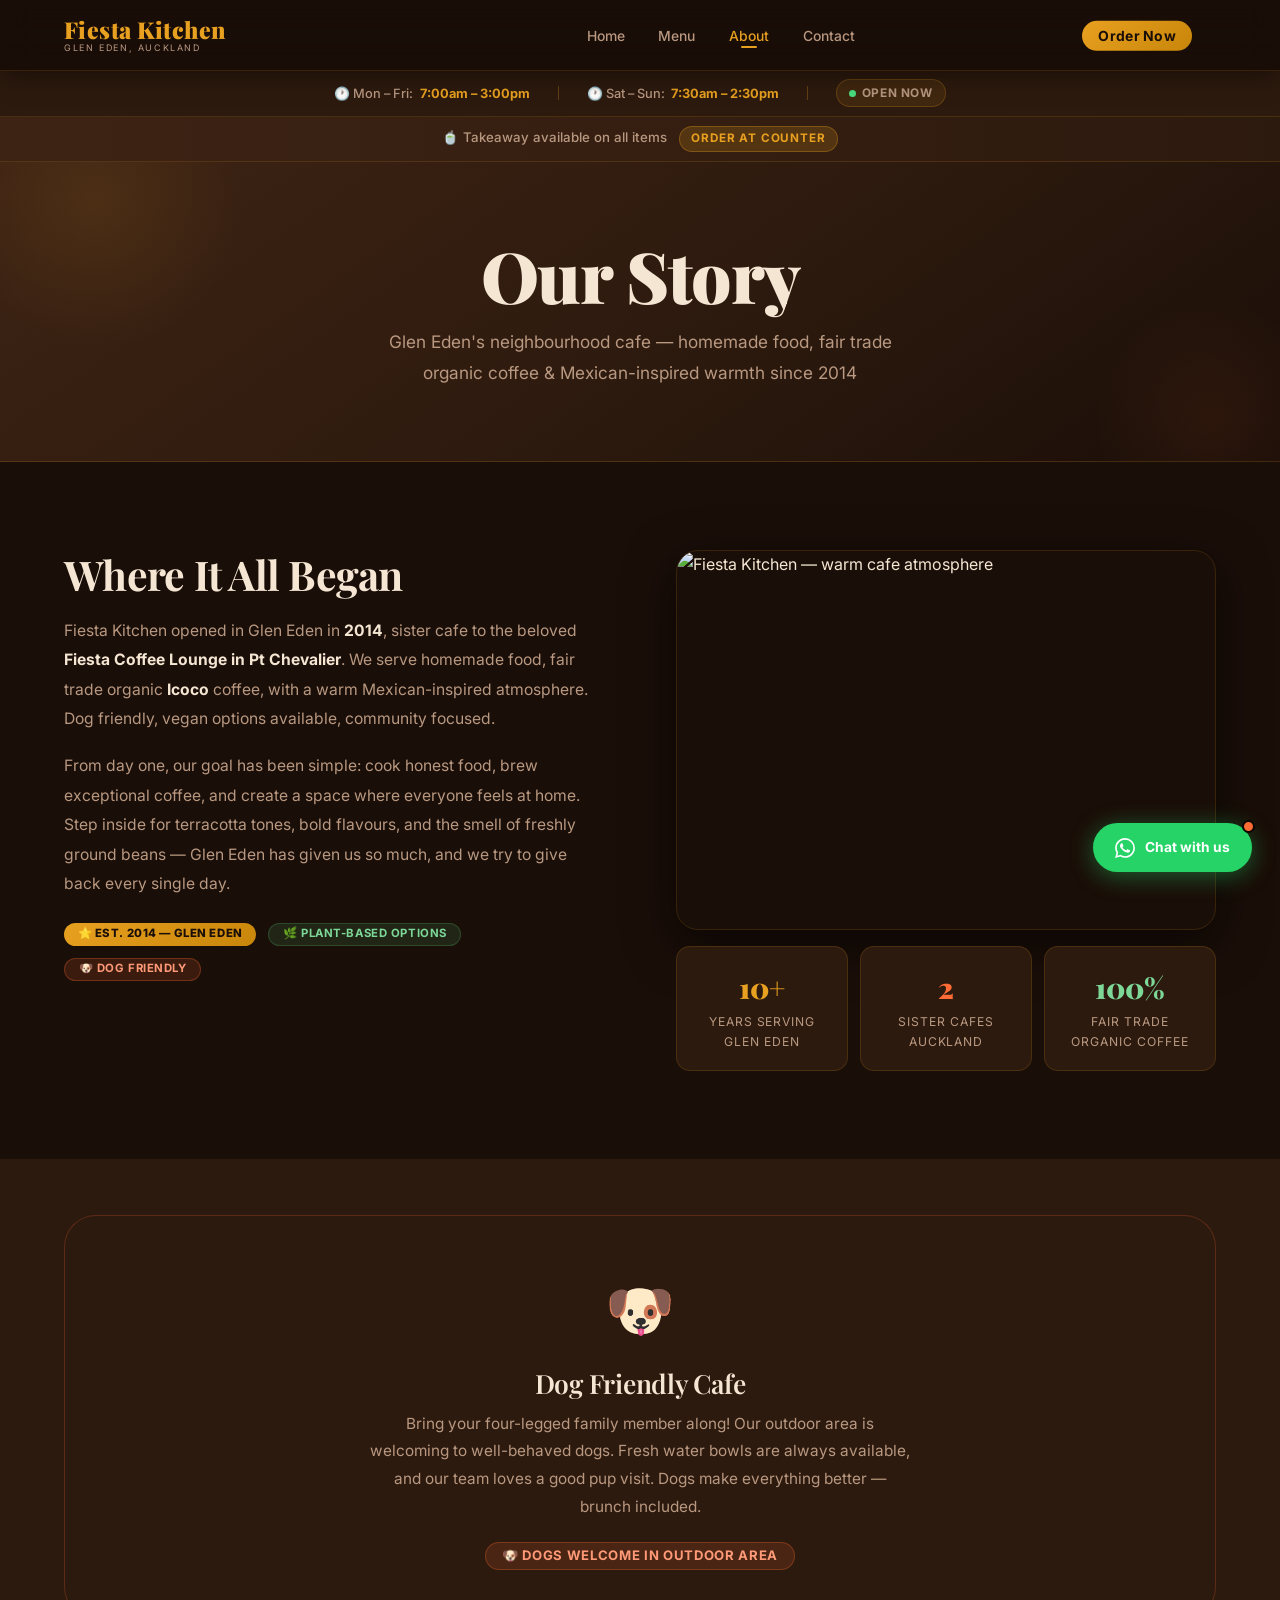
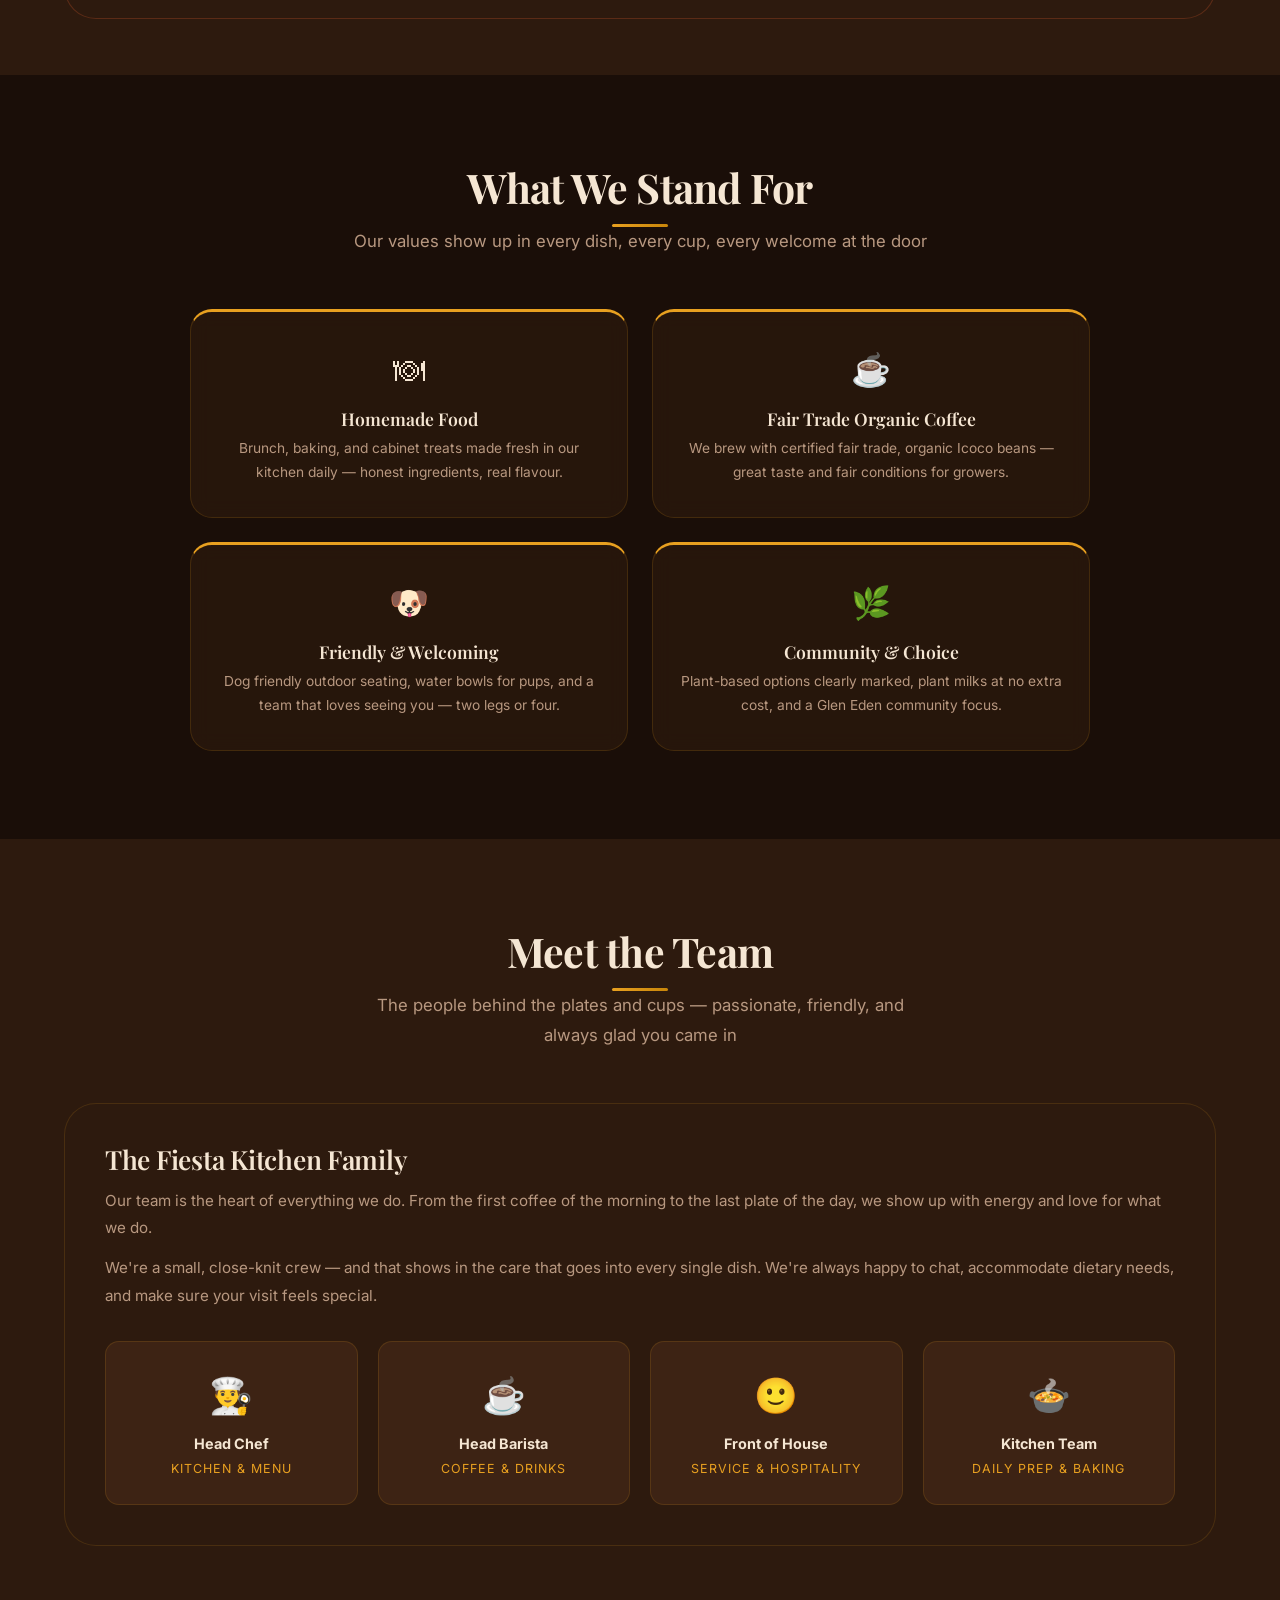
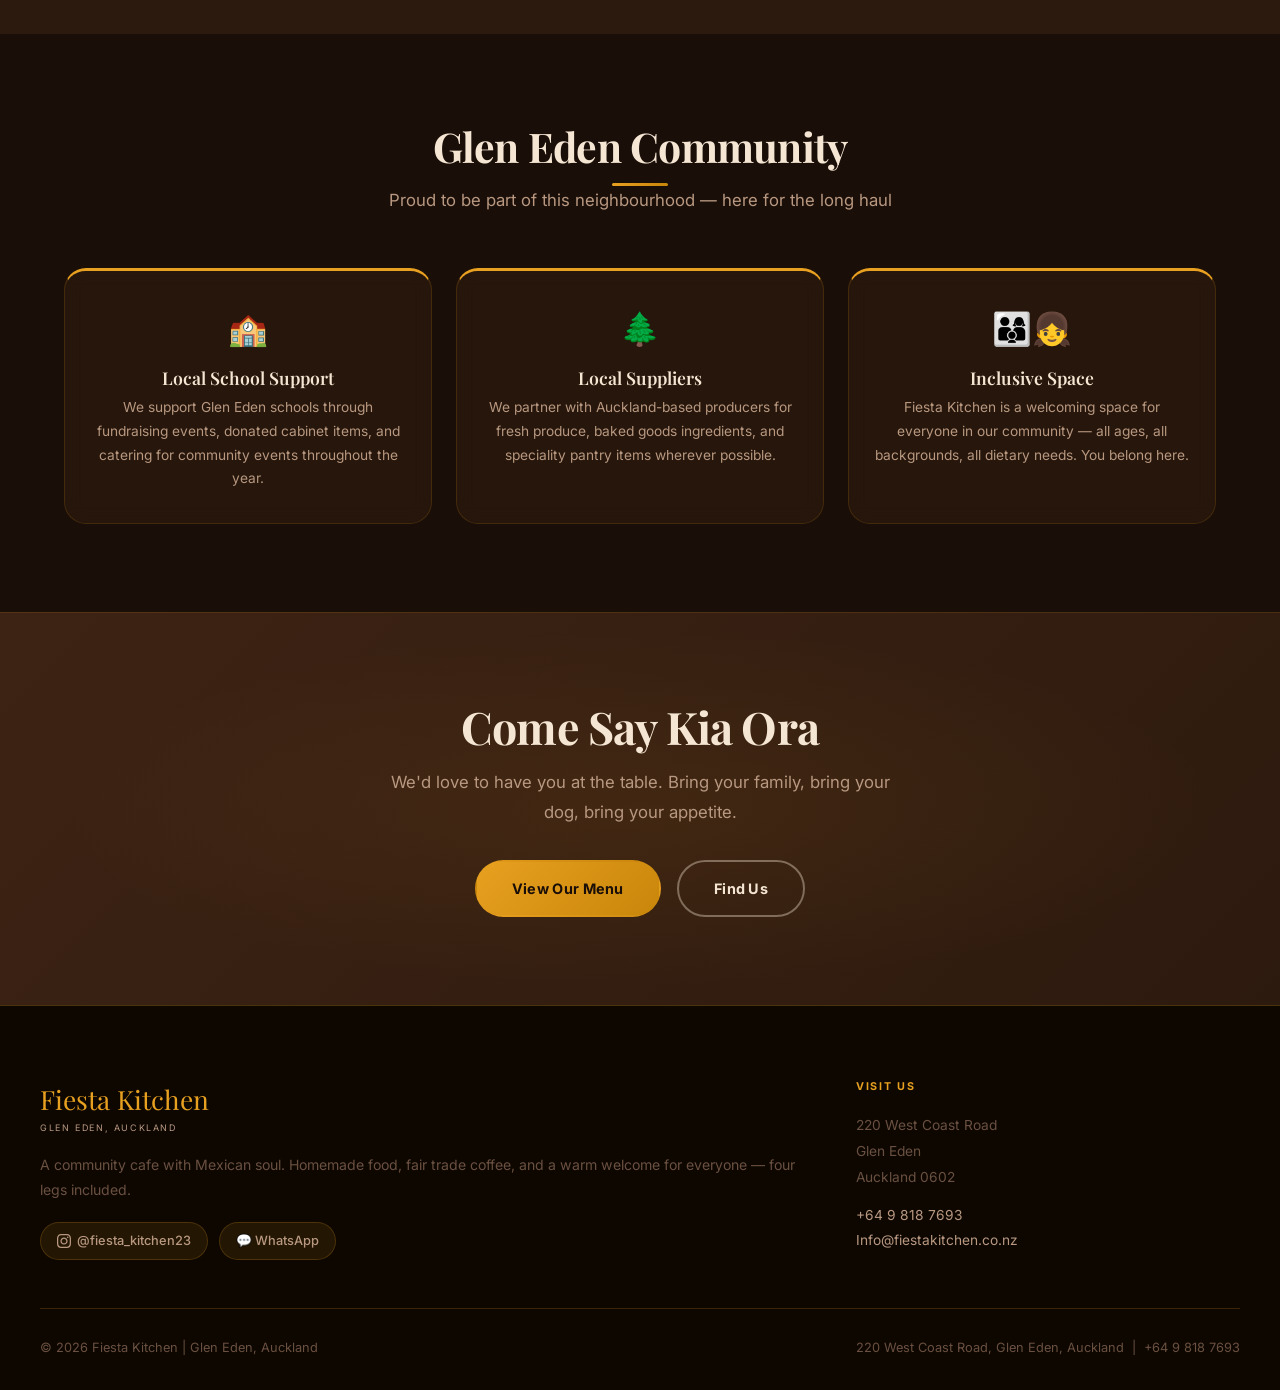
==== commit 00d099a7: "Add files via upload" ====
--- a/about.html
+++ b/about.html
@@ -29,6 +29,25 @@
     </div>
   </nav>
 
+  <!-- SIDE DRAWER (mobile) -->
+  <div class="drawer-overlay" id="drawerOverlay"></div>
+  <nav class="side-drawer" id="sideDrawer" aria-label="Mobile navigation">
+    <button class="drawer-close" id="drawerClose" aria-label="Close menu">&#10005;</button>
+    <div class="drawer-brand">
+      <div class="drawer-brand-name">Fiesta Kitchen</div>
+      <div class="drawer-brand-sub">Glen Eden, Auckland</div>
+    </div>
+    <div class="drawer-nav">
+      <a href="index.html" class="drawer-link"><span class="drawer-link-icon">&#127968;</span> Home</a>
+      <a href="menu.html"  class="drawer-link"><span class="drawer-link-icon">&#127869;</span> Menu</a>
+      <a href="about.html" class="drawer-link active"><span class="drawer-link-icon">&#9749;</span> About</a>
+      <a href="contact.html" class="drawer-link"><span class="drawer-link-icon">&#128205;</span> Contact</a>
+    </div>
+    <div class="drawer-footer">
+      <a href="contact.html" class="drawer-order-btn">Order Now</a>
+    </div>
+  </nav>
+
   <!-- HOURS BAR -->
   <div class="hours-bar">
     <div class="hours-bar-item">&#128336; Mon – Fri: <strong>7:00am – 3:00pm</strong></div>
@@ -239,15 +258,6 @@
         </div>
       </div>
       <div class="footer-col">
-        <h5>Navigate</h5>
-        <ul class="footer-links">
-          <li><a href="index.html">Home</a></li>
-          <li><a href="menu.html">Menu</a></li>
-          <li><a href="about.html">About Us</a></li>
-          <li><a href="contact.html">Contact</a></li>
-        </ul>
-      </div>
-      <div class="footer-col">
         <h5>Visit Us</h5>
         <div class="footer-addr">
           <p>220 West Coast Road<br>Glen Eden<br>Auckland 0602</p>
@@ -257,7 +267,7 @@
       </div>
     </div>
     <div class="footer-bottom">
-      <span>&copy; 2025 Fiesta Kitchen | Glen Eden, Auckland</span>
+      <span>&copy; <span id="copy-year"></span> Fiesta Kitchen | Glen Eden, Auckland</span>
       <span>220 West Coast Road, Glen Eden, Auckland &nbsp;|&nbsp; <a href="tel:+6498187693">+64 9 818 7693</a></span>
     </div>
   </footer>
@@ -272,10 +282,15 @@
   </div>
 
   <script>
-    const hamburger = document.getElementById('hamburger');
-    const navLinks  = document.getElementById('navLinks');
-    hamburger.addEventListener('click', () => { hamburger.classList.toggle('open'); navLinks.classList.toggle('open'); });
-    document.addEventListener('click', (e) => { if (!hamburger.contains(e.target) && !navLinks.contains(e.target)) { hamburger.classList.remove('open'); navLinks.classList.remove('open'); } });
+    const hamburger     = document.getElementById('hamburger');
+    const sideDrawer    = document.getElementById('sideDrawer');
+    const drawerClose   = document.getElementById('drawerClose');
+    const drawerOverlay = document.getElementById('drawerOverlay');
+    function openDrawer()  { sideDrawer.classList.add('open'); drawerOverlay.classList.add('active'); document.body.classList.add('drawer-open'); }
+    function closeDrawer() { sideDrawer.classList.remove('open'); drawerOverlay.classList.remove('active'); document.body.classList.remove('drawer-open'); }
+    hamburger.addEventListener('click', openDrawer);
+    drawerClose.addEventListener('click', closeDrawer);
+    drawerOverlay.addEventListener('click', closeDrawer);
     function checkOpen() {
       const nz = new Date(new Date().toLocaleString('en-US', { timeZone: 'Pacific/Auckland' }));
       const day = nz.getDay(), mins = nz.getHours() * 60 + nz.getMinutes();
@@ -284,6 +299,7 @@
       document.getElementById('statusText').textContent = open ? 'Open Now' : 'Closed';
     }
     checkOpen();
+    document.getElementById('copy-year').textContent = new Date().getFullYear();
     const io = new IntersectionObserver((entries) => {
       entries.forEach(e => { if (e.isIntersecting) { e.target.classList.add('visible'); io.unobserve(e.target); } });
     }, { threshold: 0.1 });
--- a/styles.css
+++ b/styles.css
@@ -181,9 +181,9 @@
   position: sticky;
   top: 0;
   z-index: 1000;
-  background: rgba(26,14,8,.94);
-  backdrop-filter: blur(22px);
-  -webkit-backdrop-filter: blur(22px);
+  background: rgba(26,14,8,.85);
+  backdrop-filter: blur(16px);
+  -webkit-backdrop-filter: blur(16px);
   border-bottom: 1px solid var(--border);
   box-shadow: 0 2px 28px rgba(0,0,0,.55);
   transition: background .3s;
@@ -238,6 +238,122 @@
 .hamburger.open span:nth-child(1) { transform: translateY(7px) rotate(45deg); }
 .hamburger.open span:nth-child(2) { opacity: 0; transform: scaleX(0); }
 .hamburger.open span:nth-child(3) { transform: translateY(-7px) rotate(-45deg); }
+
+/* Desktop navbar: links centered, Order CTA anchored right */
+@media (min-width: 1024px) {
+  .nav-container { position: relative; }
+  .nav-links {
+    flex: 1;
+    justify-content: center;
+    position: relative !important;
+    display: flex !important;
+    flex-direction: row !important;
+    flex-wrap: nowrap;
+    align-items: center;
+    opacity: 1 !important;
+    visibility: visible !important;
+    pointer-events: auto !important;
+    transform: none !important;
+    top: auto !important;
+    left: auto !important;
+    right: auto !important;
+    bottom: auto !important;
+    width: auto !important;
+    height: auto !important;
+    max-height: none !important;
+    overflow: visible !important;
+    padding: 0 !important;
+    margin: 0 !important;
+    background: transparent !important;
+    border: none !important;
+    box-shadow: none !important;
+    gap: .1rem;
+    z-index: auto !important;
+  }
+  .nav-links a {
+    font-size: .87rem !important;
+    padding: .45rem 1rem !important;
+  }
+  .nav-links li:last-child {
+    position: absolute;
+    right: 1.5rem;
+    top: 50%;
+    transform: translateY(-50%);
+  }
+  .hamburger { display: none !important; }
+}
+
+/* ============================================================
+   SIDE DRAWER — mobile nav
+   ============================================================ */
+.side-drawer {
+  position: fixed;
+  top: 0; left: -280px;
+  width: 280px; height: 100vh;
+  background: rgba(26,14,8,.92);
+  backdrop-filter: blur(20px);
+  -webkit-backdrop-filter: blur(20px);
+  border-right: 1px solid rgba(232,160,32,.2);
+  border-radius: 0 24px 24px 0;
+  z-index: 9999;
+  transition: left .3s ease;
+  display: flex; flex-direction: column;
+  padding: 2rem 1.5rem;
+  overflow-y: auto;
+}
+.side-drawer.open { left: 0; }
+
+.drawer-overlay {
+  display: none;
+  position: fixed; inset: 0;
+  background: rgba(0,0,0,.6);
+  z-index: 9998;
+}
+.drawer-overlay.active { display: block; }
+
+body.drawer-open { overflow: hidden; }
+
+.drawer-close {
+  position: absolute; top: 1.25rem; right: 1.25rem;
+  background: rgba(232,160,32,.12);
+  border: 1px solid rgba(232,160,32,.22);
+  border-radius: 50%; width: 34px; height: 34px;
+  display: flex; align-items: center; justify-content: center;
+  cursor: pointer; color: var(--cream); font-size: 1.1rem; line-height: 1;
+  transition: var(--transition);
+}
+.drawer-close:hover { background: rgba(232,160,32,.28); color: var(--gold); }
+
+.drawer-brand { margin-bottom: 2.5rem; padding-right: 2.5rem; }
+.drawer-brand-name { font-family: 'Playfair Display', serif; font-size: 1.3rem; font-weight: 900; color: var(--gold); }
+.drawer-brand-sub  { font-size: .54rem; color: var(--tan); letter-spacing: .16em; text-transform: uppercase; }
+
+.drawer-nav { flex: 1; display: flex; flex-direction: column; gap: .3rem; }
+.drawer-link {
+  display: flex; align-items: center; gap: .85rem;
+  padding: .82rem 1rem; border-radius: 12px;
+  color: var(--tan); font-size: .95rem; font-weight: 500;
+  border: 1px solid transparent;
+  transition: var(--transition); text-decoration: none;
+}
+.drawer-link:hover  { background: rgba(232,160,32,.1); color: var(--cream); border-color: rgba(232,160,32,.18); }
+.drawer-link.active { background: rgba(232,160,32,.14); color: var(--gold); border-color: rgba(232,160,32,.32); }
+.drawer-link-icon   { font-size: 1.1rem; width: 22px; text-align: center; flex-shrink: 0; }
+
+.drawer-footer { margin-top: 2rem; }
+.drawer-order-btn {
+  display: block; width: 100%; text-align: center;
+  background: linear-gradient(135deg, var(--gold) 0%, var(--gold-dark) 100%);
+  color: #1a0e08; padding: .82rem 1.5rem;
+  border-radius: 50px; font-weight: 700; font-size: .9rem;
+  transition: var(--transition);
+}
+.drawer-order-btn:hover { filter: brightness(1.1); transform: translateY(-2px); box-shadow: 0 8px 24px rgba(232,160,32,.4); }
+
+/* Hide drawer on desktop */
+@media (min-width: 1024px) {
+  .side-drawer, .drawer-overlay { display: none !important; }
+}
 
 /* ============================================================
    HOURS BAR
@@ -375,7 +491,7 @@
     var(--bg);
   position: relative;
   overflow: hidden;
-  min-height: calc(100vh - 112px);
+  min-height: auto;
   display: flex;
   align-items: center;
 }
@@ -385,11 +501,25 @@
   width: 100%;
   padding: 4.5rem 1.5rem;
   display: grid;
-  grid-template-columns: 1fr 1fr;
+  grid-template-columns: 1fr;
   align-items: center;
-  gap: 3rem;
+  gap: 2rem;
   position: relative;
   z-index: 1;
+  text-align: center;
+}
+@media (min-width: 1024px) {
+  .hero-section {
+    min-height: 85vh;
+  }
+  .hero-inner {
+    grid-template-columns: 1fr 1fr;
+    gap: 3rem;
+    text-align: left;
+    min-height: 85vh;
+    align-items: center;
+    padding: 4.5rem 1.5rem;
+  }
 }
 /* Left */
 .hero-left {}
@@ -413,8 +543,29 @@
   max-width: 500px;
   line-height: 1.78;
 }
+@media (min-width: 1024px) {
+  .hero-left { text-align: left; }
+  .hero-tagline { margin-left: 0; margin-right: 0; }
+}
 .hero-badges {
-  display: flex; gap: .6rem; flex-wrap: wrap; margin-bottom: 2.5rem;
+  display: grid;
+  grid-template-columns: repeat(2, 1fr);
+  gap: .6rem;
+  margin-bottom: 2.5rem;
+  justify-items: center;
+  max-width: 420px;
+  margin-left: auto;
+  margin-right: auto;
+}
+@media (min-width: 1024px) {
+  .hero-badges {
+    display: flex;
+    flex-wrap: wrap;
+    justify-content: flex-start;
+    max-width: none;
+    margin-left: 0;
+    margin-right: 0;
+  }
 }
 .hero-badge {
   display: inline-flex; align-items: center; gap: .38rem;
@@ -425,7 +576,10 @@
   color: var(--cream-dim);
   font-size: .79rem; font-weight: 500;
 }
-.hero-cta { display: flex; gap: 1rem; flex-wrap: wrap; }
+.hero-cta { display: flex; gap: 1rem; flex-wrap: wrap; justify-content: center; }
+@media (min-width: 1024px) {
+  .hero-cta { justify-content: flex-start; }
+}
 
 /* Right */
 .hero-right {
@@ -434,13 +588,32 @@
 .hero-img-wrap {
   position: relative;
   display: inline-block;
+  width: 100%;
+  max-width: min(440px, 100%);
 }
 .hero-img {
   width: 100%;
   max-width: 440px;
+  height: 280px;
+  object-fit: cover;
   border-radius: 50%;
   animation: float 3.5s ease-in-out infinite;
   filter: drop-shadow(0 20px 55px rgba(232,160,32,.45));
+}
+@media (min-width: 769px) and (max-width: 1023px) {
+  .hero-img {
+    height: 350px;
+    width: min(350px, 100%);
+    max-width: 350px;
+    margin: 0 auto;
+  }
+}
+@media (min-width: 1024px) {
+  .hero-img {
+    height: 500px;
+    width: 500px;
+    max-width: min(500px, 100%);
+  }
 }
 .hero-img-shadow {
   width: 180px; height: 26px;
@@ -479,12 +652,21 @@
 }
 .drinks-row-inner {
   max-width: 1200px; margin: 0 auto;
-  display: grid; grid-template-columns: repeat(3, 1fr);
+  display: grid;
+  grid-template-columns: 1fr;
   gap: 1.5rem;
 }
+@media (min-width: 769px) {
+  .drinks-row-inner { grid-template-columns: repeat(2, 1fr); }
+}
+@media (min-width: 1024px) {
+  .drinks-row-inner { grid-template-columns: repeat(3, 1fr); }
+}
 .drink-card {
-  background: var(--bg-card2);
-  border: 1px solid var(--border);
+  background: rgba(61,35,20,.7);
+  backdrop-filter: blur(10px);
+  -webkit-backdrop-filter: blur(10px);
+  border: 1px solid rgba(232,160,32,.15);
   border-radius: var(--radius-lg);
   overflow: hidden;
   transition: var(--transition);
@@ -495,6 +677,9 @@
   box-shadow: var(--shadow-gold);
 }
 .drink-card-img { width: 100%; height: 200px; object-fit: cover; }
+@media (min-width: 1024px) {
+  .drink-card-img { height: 220px; }
+}
 .drink-card-body { padding: 1.25rem; }
 .drink-card-name { font-family: 'Playfair Display', serif; font-size: 1.1rem; font-weight: 700; color: var(--cream); margin-bottom: .4rem; }
 .drink-stars { color: var(--gold); font-size: .85rem; margin-bottom: .35rem; letter-spacing: .08em; }
@@ -516,12 +701,18 @@
    WHY FIESTA SECTION — 01 02 03 04 GRID
    ============================================================ */
 .why-grid {
-  display: grid; grid-template-columns: repeat(2, 1fr);
+  display: grid;
+  grid-template-columns: 1fr;
   gap: 1.5rem;
 }
+@media (min-width: 769px) {
+  .why-grid { grid-template-columns: repeat(2, 1fr); }
+}
 .why-card {
-  background: var(--bg-card);
-  border: 1px solid var(--border);
+  background: rgba(45,26,14,.7);
+  backdrop-filter: blur(10px);
+  -webkit-backdrop-filter: blur(10px);
+  border: 1px solid rgba(232,160,32,.15);
   border-radius: var(--radius-lg);
   padding: 2.25rem;
   transition: var(--transition);
@@ -542,7 +733,18 @@
    INFO STRIP
    ============================================================ */
 .info-strip { background: var(--bg-card); border-top: 1px solid var(--border); border-bottom: 1px solid var(--border); padding: 2.5rem 1.5rem; }
-.info-strip-grid { max-width: 1200px; margin: 0 auto; display: grid; grid-template-columns: repeat(4, 1fr); gap: 1.5rem; }
+.info-strip-grid {
+  max-width: 1200px; margin: 0 auto;
+  display: grid;
+  grid-template-columns: 1fr;
+  gap: 1.5rem;
+}
+@media (min-width: 769px) {
+  .info-strip-grid { grid-template-columns: repeat(2, 1fr); }
+}
+@media (min-width: 1024px) {
+  .info-strip-grid { grid-template-columns: repeat(4, 1fr); }
+}
 .info-card {
   text-align: center; padding: 1.25rem;
   transition: var(--transition);
@@ -568,7 +770,17 @@
 /* ============================================================
    FEATURES GRID
    ============================================================ */
-.features-grid { display: grid; grid-template-columns: repeat(4, 1fr); gap: 1.5rem; }
+.features-grid {
+  display: grid;
+  grid-template-columns: 1fr;
+  gap: 1.5rem;
+}
+@media (min-width: 769px) {
+  .features-grid { grid-template-columns: repeat(2, 1fr); }
+}
+@media (min-width: 1024px) {
+  .features-grid { grid-template-columns: repeat(4, 1fr); }
+}
 .feature-card {
   background: var(--bg-card);
   border: 1px solid var(--border);
@@ -593,8 +805,18 @@
 }
 .signature-inner {
   max-width: 1200px; margin: 0 auto;
-  display: grid; grid-template-columns: 1fr 1fr;
-  align-items: center; gap: 5rem;
+  display: grid;
+  grid-template-columns: 1fr;
+  align-items: center;
+  gap: 3rem;
+  text-align: center;
+}
+@media (min-width: 1024px) {
+  .signature-inner {
+    grid-template-columns: 1fr 1fr;
+    gap: 5rem;
+    text-align: left;
+  }
 }
 .sig-eyebrow {
   display: inline-block; color: var(--gold);
@@ -603,7 +825,10 @@
 }
 .signature-text h2  { margin-bottom: 1.1rem; }
 .signature-text p   { color: var(--tan); font-size: 1rem; line-height: 1.82; margin-bottom: 1.85rem; }
-.ingredient-tags    { display: flex; flex-wrap: wrap; gap: .55rem; margin-bottom: 2rem; }
+.ingredient-tags { display: flex; flex-wrap: wrap; gap: .55rem; margin-bottom: 2rem; justify-content: center; }
+@media (min-width: 1024px) {
+  .ingredient-tags { justify-content: flex-start; }
+}
 .ingredient-tag {
   background: rgba(232,160,32,.1); border: 1px solid rgba(232,160,32,.22);
   color: var(--cream-dim); padding: .35rem .95rem; border-radius: 50px;
@@ -654,8 +879,10 @@
 .cta-buttons    { display: flex; gap: 1rem; justify-content: center; flex-wrap: wrap; position: relative; }
 
 .cta-section--visit .cta-visit-banner {
-  background: var(--bg-card);
-  border: 1px solid var(--border-md);
+  background: rgba(45,26,14,.7);
+  backdrop-filter: blur(10px);
+  -webkit-backdrop-filter: blur(10px);
+  border: 1px solid rgba(232,160,32,.28);
   border-radius: var(--radius-xl);
   padding: 3rem 2rem;
   max-width: 640px;
@@ -678,7 +905,7 @@
 }
 .footer-grid {
   max-width: 1200px; margin: 0 auto;
-  display: grid; grid-template-columns: 2fr 1fr 1fr;
+  display: grid; grid-template-columns: 2fr 1fr;
   gap: 3rem; margin-bottom: 3rem;
 }
 .footer-brand-name  { font-family: 'Playfair Display', serif; font-size: 1.65rem; color: var(--gold); }
@@ -786,25 +1013,31 @@
 }
 .menu-section-header h2 { font-size: clamp(1.5rem,3vw,2rem); }
 
-/* 3-column cards */
+/* Menu item cards — responsive columns */
 .menu-items-grid {
   display: grid;
-  grid-template-columns: repeat(3, 1fr);
+  grid-template-columns: 1fr;
   gap: 1.5rem;
 }
+@media (min-width: 769px) {
+  .menu-items-grid { grid-template-columns: repeat(2, 1fr); }
+}
+@media (min-width: 1024px) {
+  .menu-items-grid { grid-template-columns: repeat(4, 1fr); }
+}
 .menu-item {
-  background: #2d1a0e;
-  border: 1px solid var(--border);
+  background: rgba(45,26,14,.7);
+  backdrop-filter: blur(10px);
+  -webkit-backdrop-filter: blur(10px);
+  border: 1px solid rgba(232,160,32,.15);
   border-radius: var(--radius-lg);
   display: flex; flex-direction: column;
   overflow: hidden;
   transition: var(--transition);
 }
-.menu-items-grid .menu-item-span-2 { grid-column: span 2; }
-.menu-item-span-2 .menu-item-img { height: 200px; }
-@media (max-width: 768px) {
-  .menu-items-grid .menu-item-span-2 { grid-column: span 1; }
-  .menu-item-span-2 .menu-item-img { height: 175px; }
+@media (min-width: 1024px) {
+  .menu-items-grid .menu-item-span-2 { grid-column: span 2; }
+  .menu-item-span-2 .menu-item-img { height: 200px; }
 }
 .menu-item:hover {
   transform: translateY(-8px);
@@ -834,7 +1067,17 @@
 .menu-item-price  { font-family: 'Playfair Display', serif; font-size: 1.3rem; font-weight: 900; color: var(--gold); white-space: nowrap; }
 
 /* Coffee grid */
-.coffee-grid { display: grid; grid-template-columns: repeat(4, 1fr); gap: 1.1rem; }
+.coffee-grid {
+  display: grid;
+  grid-template-columns: 1fr;
+  gap: 1.1rem;
+}
+@media (min-width: 769px) {
+  .coffee-grid { grid-template-columns: repeat(2, 1fr); }
+}
+@media (min-width: 1024px) {
+  .coffee-grid { grid-template-columns: repeat(4, 1fr); }
+}
 .coffee-item {
   background: var(--bg-card);
   border: 1px solid var(--border);
@@ -857,9 +1100,15 @@
 #cabinet .cabinet-subheading:first-of-type { margin-top: 0; }
 .cabinet-card-grid {
   display: grid;
-  grid-template-columns: repeat(4, 1fr);
+  grid-template-columns: 1fr;
   gap: 1.1rem;
   margin-bottom: 2rem;
+}
+@media (min-width: 769px) {
+  .cabinet-card-grid { grid-template-columns: repeat(2, 1fr); }
+}
+@media (min-width: 1024px) {
+  .cabinet-card-grid { grid-template-columns: repeat(4, 1fr); }
 }
 .cabinet-card {
   background: #2d1a0e;
@@ -925,7 +1174,15 @@
 /* ============================================================
    ABOUT PAGE
    ============================================================ */
-.story-grid { display: grid; grid-template-columns: 1fr 1fr; gap: 4.5rem; align-items: start; }
+.story-grid {
+  display: grid;
+  grid-template-columns: 1fr;
+  gap: 2.5rem;
+  align-items: start;
+}
+@media (min-width: 1024px) {
+  .story-grid { grid-template-columns: 1fr 1fr; gap: 4.5rem; }
+}
 .story-text h2 { margin-bottom: 1.1rem; }
 .story-text p  { color: var(--tan); font-size: .98rem; line-height: 1.88; margin-bottom: 1.1rem; }
 .story-photo-frame {
@@ -936,11 +1193,30 @@
   border: 1px solid var(--border);
 }
 
-.values-grid { display: grid; grid-template-columns: repeat(3, 1fr); gap: 1.5rem; }
-.values-grid--four { grid-template-columns: repeat(2, 1fr); max-width: 900px; margin: 0 auto; }
+.values-grid {
+  display: grid;
+  grid-template-columns: 1fr;
+  gap: 1.5rem;
+}
+@media (min-width: 769px) {
+  .values-grid { grid-template-columns: repeat(2, 1fr); }
+}
+@media (min-width: 1024px) {
+  .values-grid { grid-template-columns: repeat(3, 1fr); }
+}
+.values-grid--four {
+  grid-template-columns: 1fr;
+  max-width: 900px;
+  margin: 0 auto;
+}
+@media (min-width: 769px) {
+  .values-grid--four { grid-template-columns: repeat(2, 1fr); }
+}
 .value-card {
-  background: var(--bg-card);
-  border: 1px solid var(--border);
+  background: rgba(45,26,14,.7);
+  backdrop-filter: blur(10px);
+  -webkit-backdrop-filter: blur(10px);
+  border: 1px solid rgba(232,160,32,.15);
   border-top: 3px solid var(--gold);
   border-radius: var(--radius-lg);
   padding: 2rem 1.5rem; text-align: center;
@@ -967,7 +1243,18 @@
 }
 .community-box h3 { margin-bottom: .75rem; }
 .community-box p  { color: var(--tan); font-size: .95rem; line-height: 1.82; margin-bottom: .75rem; }
-.team-grid { display: grid; grid-template-columns: repeat(4, 1fr); gap: 1.25rem; margin-top: 2rem; }
+.team-grid {
+  display: grid;
+  grid-template-columns: 1fr;
+  gap: 1.25rem;
+  margin-top: 2rem;
+}
+@media (min-width: 769px) {
+  .team-grid { grid-template-columns: repeat(2, 1fr); }
+}
+@media (min-width: 1024px) {
+  .team-grid { grid-template-columns: repeat(4, 1fr); }
+}
 .team-card {
   background: var(--bg-card2);
   border: 1px solid var(--border);
@@ -994,7 +1281,14 @@
    CONTACT PAGE
    ============================================================ */
 .contact-page-section { background: var(--bg) !important; }
-.contact-grid { display: grid; grid-template-columns: 1fr 1.1fr; gap: 3.5rem; }
+.contact-grid {
+  display: grid;
+  grid-template-columns: 1fr;
+  gap: 2.5rem;
+}
+@media (min-width: 1024px) {
+  .contact-grid { grid-template-columns: 1fr 1.1fr; gap: 3.5rem; }
+}
 .contact-icon--ig { color: var(--gold); }
 .contact-icon--ig svg { display: block; }
 .contact-info-title { font-size: 1.45rem; margin-bottom: 1.75rem; }
@@ -1015,7 +1309,7 @@
 .contact-val a:hover { color: var(--gold); }
 
 .contact-hours-box {
-  background: var(--bg-card); border: 1px solid var(--border); border-radius: var(--radius-lg);
+  background: rgba(45,26,14,.7); backdrop-filter: blur(10px); -webkit-backdrop-filter: blur(10px); border: 1px solid rgba(232,160,32,.15); border-radius: var(--radius-lg);
   padding: 1.5rem; margin: 1.5rem 0;
 }
 .contact-hours-box h4 { font-size: .82rem; text-transform: uppercase; letter-spacing: .1em; color: var(--gold); margin-bottom: 1rem; }
@@ -1076,77 +1370,216 @@
 .getting-here-text  { font-size: .84rem; color: var(--tan); line-height: 1.65; margin: 0; }
 
 /* ============================================================
-   RESPONSIVE
-   ============================================================ */
-@media (max-width: 1100px) {
-  .hero-inner          { grid-template-columns: 1fr; text-align: center; padding: 3.5rem 1.5rem; }
-  .hero-right          { margin-top: 1.5rem; }
-  .hero-img            { max-width: 320px; }
-  .hero-badges, .hero-cta { justify-content: center; }
-  .hero-tagline        { margin-left: auto; margin-right: auto; }
-  .features-grid       { grid-template-columns: repeat(2, 1fr); }
-  .signature-inner     { grid-template-columns: 1fr; text-align: center; gap: 3rem; }
-  .ingredient-tags     { justify-content: center; }
-  .story-grid          { grid-template-columns: 1fr; gap: 2.5rem; }
-  .story-card-stack    { height: auto; max-width: 460px; margin: 0 auto; }
-  .story-card          { position: relative; transform: none !important; margin-bottom: .85rem; }
-  .footer-grid         { grid-template-columns: 1fr 1fr; gap: 2rem; }
-  .footer-brand        { grid-column: 1 / -1; }
-  .contact-grid        { grid-template-columns: 1fr; }
-  .values-grid         { grid-template-columns: repeat(2, 1fr); }
-  .values-grid--four   { grid-template-columns: repeat(2, 1fr); }
-  .team-grid           { grid-template-columns: repeat(2, 1fr); }
-  .info-strip-grid     { grid-template-columns: repeat(2, 1fr); }
-  .menu-items-grid     { grid-template-columns: repeat(2, 1fr); }
-  .coffee-grid         { grid-template-columns: repeat(3, 1fr); }
-  .cabinet-card-grid   { grid-template-columns: repeat(2, 1fr); }
-  .drinks-row-inner    { grid-template-columns: 1fr; }
-  .why-grid            { grid-template-columns: 1fr; }
-}
+   RESPONSIVE — tablet & mobile
+   ============================================================ */
+
+/* Mobile: hamburger opens side drawer (< 1024px) */
+@media (max-width: 1023px) {
+  .hamburger { display: flex; }
+  .nav-links  { display: none !important; }
+}
+
+@media (max-width: 1023px) and (min-width: 769px) {
+  .hero-inner {
+    grid-template-columns: 1fr;
+    text-align: center;
+    padding: 3rem 1.5rem;
+  }
+  .hero-left { text-align: center; }
+  .hero-tagline { margin-left: auto; margin-right: auto; }
+  .hero-cta { justify-content: center; }
+  .hero-badges {
+    display: flex;
+    flex-wrap: wrap;
+    justify-content: center;
+    max-width: none;
+  }
+}
+
+/* Mobile */
 @media (max-width: 768px) {
-  .nav-links {
-    display: none; position: fixed;
-    top: 70px; left: 0; right: 0;
-    background: var(--bg); padding: 1.25rem 1.5rem;
-    flex-direction: column; gap: .2rem;
-    border-top: 1px solid var(--border);
-    box-shadow: 0 12px 32px rgba(0,0,0,.55);
-  }
-  .nav-links.open { display: flex; }
-  .nav-links a    { padding: .75rem 1rem; border-radius: 8px; font-size: .95rem; }
-  .nav-links .nav-cta { margin-left: 0; text-align: center; }
-  .hamburger { display: flex; }
-  .hours-bar { gap: .55rem; font-size: .76rem; padding: .45rem .9rem; }
+  .nav-brand-name { font-size: 1.2rem; }
+
+  .hours-bar {
+    flex-direction: column;
+    align-items: center;
+    gap: .65rem;
+    padding: .65rem 1rem;
+    font-size: .78rem;
+  }
   .hours-bar-sep { display: none; }
-  .hero-section { min-height: auto; }
-  .features-grid { grid-template-columns: 1fr; }
-  .dish-plate    { width: 250px; height: 250px; }
+  .hours-status { order: 3; }
+
+  .takeaway-bar {
+    display: flex;
+    flex-direction: column;
+    align-items: center;
+    gap: .5rem;
+    text-align: center;
+    padding: .75rem 1rem;
+  }
+  .takeaway-bar span { margin-left: 0; }
+
+  .hero-inner {
+    padding: 2.5rem 20px;
+    grid-template-columns: 1fr;
+    text-align: center;
+  }
+  .hero-left h1 {
+    font-size: clamp(2rem, 7vw, 2.8rem);
+    line-height: 1.12;
+  }
+  .hero-tagline { margin-left: auto; margin-right: auto; }
+  .hero-cta {
+    flex-direction: column;
+    align-items: stretch;
+    width: 100%;
+    max-width: 360px;
+    margin-left: auto;
+    margin-right: auto;
+  }
+  .hero-cta .btn { width: 100%; justify-content: center; }
+  .hero-img {
+    width: 100%;
+    max-width: 100%;
+    height: 280px;
+  }
+
+  .container { padding-left: 20px; padding-right: 20px; }
+  .section,
+  .section-sm {
+    padding-top: 40px;
+    padding-bottom: 40px;
+  }
+  .signature-section,
+  .cta-section,
+  .cta-section--visit,
+  .footer,
+  .drinks-row,
+  .info-strip,
+  .page-hero {
+    padding: 40px 20px;
+  }
+
+  h2, h3 { font-size: min(2rem, 7vw); }
+  .section-header h2,
+  .drinks-section-title,
+  .cta-section h2,
+  .cta-visit-title { font-size: min(2rem, 6.5vw); }
+
+  .drinks-row-inner { grid-template-columns: 1fr; }
+  .drink-card-img { height: 200px; }
+
+  .why-card {
+    flex-direction: row;
+    align-items: flex-start;
+    width: 100%;
+  }
+
+  .signature-inner { text-align: center; }
+  .signature-text .btn { width: 100%; justify-content: center; }
+  .dish-plate { width: min(250px, 88vw); height: min(250px, 88vw); }
+
+  .menu-tabs {
+    flex-wrap: nowrap;
+    justify-content: flex-start;
+    overflow-x: auto;
+    -webkit-overflow-scrolling: touch;
+    scrollbar-width: thin;
+    border-radius: 999px;
+    padding: .35rem .5rem;
+    gap: .35rem;
+  }
+  .menu-tab {
+    flex: 0 0 auto;
+    font-size: .72rem;
+    padding: .45rem .95rem;
+    white-space: nowrap;
+  }
+
   .menu-items-grid { grid-template-columns: 1fr; }
-  .menu-item-img { height: 160px; }
-  .coffee-grid   { grid-template-columns: repeat(2, 1fr); }
-  .cabinet-card-grid { grid-template-columns: repeat(2, 1fr); }
-  .coffee-item-img { height: 110px; }
-  .footer-grid   { grid-template-columns: 1fr; }
-  .footer-bottom { flex-direction: column; text-align: center; }
-  .wa-btn .wa-text { display: none; }
-  .wa-btn { padding: .9rem; border-radius: 50%; }
-  .values-grid   { grid-template-columns: 1fr; }
-  .team-grid     { grid-template-columns: repeat(2, 1fr); }
-  .drinks-row-inner { grid-template-columns: 1fr; }
-  .why-grid      { grid-template-columns: 1fr; }
-  .values-grid--four { grid-template-columns: 1fr; }
-}
-@media (max-width: 480px) {
-  .hero-badges   { gap: .4rem; }
-  .hero-badge    { font-size: .74rem; padding: .38rem .78rem; }
-  .info-strip-grid { grid-template-columns: 1fr; }
-  .coffee-grid   { grid-template-columns: 1fr; }
+  .menu-item-span-2 { grid-column: span 1 !important; }
+  .menu-item-img { height: 180px; }
+
+  .coffee-grid,
   .cabinet-card-grid { grid-template-columns: 1fr; }
   .coffee-item-img { height: 130px; }
-  .menu-item-img { height: 145px; }
+
+  .footer-grid {
+    grid-template-columns: 1fr;
+    gap: 2rem;
+    text-align: center;
+  }
+  .footer-brand { grid-column: 1; }
+  .footer-grid .footer-col { text-align: center; }
+  .footer-links a {
+    display: block;
+    padding: 12px 0;
+    font-size: .95rem;
+  }
+  .footer-social {
+    justify-content: center;
+    width: 100%;
+    flex-direction: column;
+    align-items: stretch;
+  }
+  .footer-social .social-btn {
+    width: 100%;
+    justify-content: center;
+  }
+  .footer-bottom {
+    flex-direction: column;
+    text-align: center;
+    gap: .75rem;
+  }
+
+  .cta-section--visit .cta-visit-banner { padding: 2rem 1.25rem; }
+  .cta-buttons { flex-direction: column; align-items: stretch; }
+  .cta-buttons .btn { width: 100%; justify-content: center; }
+
+  .map-wrap {
+    aspect-ratio: auto;
+    height: 250px;
+  }
+  .map-wrap iframe { min-height: 250px; }
+
+  .contact-grid { text-align: center; }
+  .contact-item { flex-direction: column; align-items: center; text-align: center; }
+  .hours-table { width: 100%; max-width: none; }
+
+  .story-card-stack {
+    height: auto;
+    max-width: 460px;
+    margin: 0 auto;
+  }
+  .story-card {
+    position: relative;
+    transform: none !important;
+    margin-bottom: .85rem;
+  }
+
+  .features-grid,
+  .info-strip-grid,
+  .values-grid,
+  .values-grid--four,
+  .team-grid { grid-template-columns: 1fr; }
+
+  .wa-float { bottom: 1.25rem; right: 1.25rem; }
+  .wa-btn {
+    width: 56px;
+    height: 56px;
+    padding: 0;
+    border-radius: 50%;
+    justify-content: center;
+  }
+  .wa-btn .wa-text { display: none; }
+  .wa-btn svg { width: 28px; height: 28px; }
+}
+
+@media (max-width: 480px) {
+  .hero-badge { font-size: .74rem; padding: .38rem .78rem; }
   .menu-item-price { font-size: 1.15rem; }
-  .section       { padding: 3.5rem 0; }
-  .page-hero     { padding: 3rem 1.25rem; }
+  .page-hero { padding-top: 3rem; padding-bottom: 3rem; }
   .vegan-banner  { padding: 1.75rem; }
   .dog-spotlight { padding: 2rem 1.25rem; }
   .community-box { padding: 2rem; }
